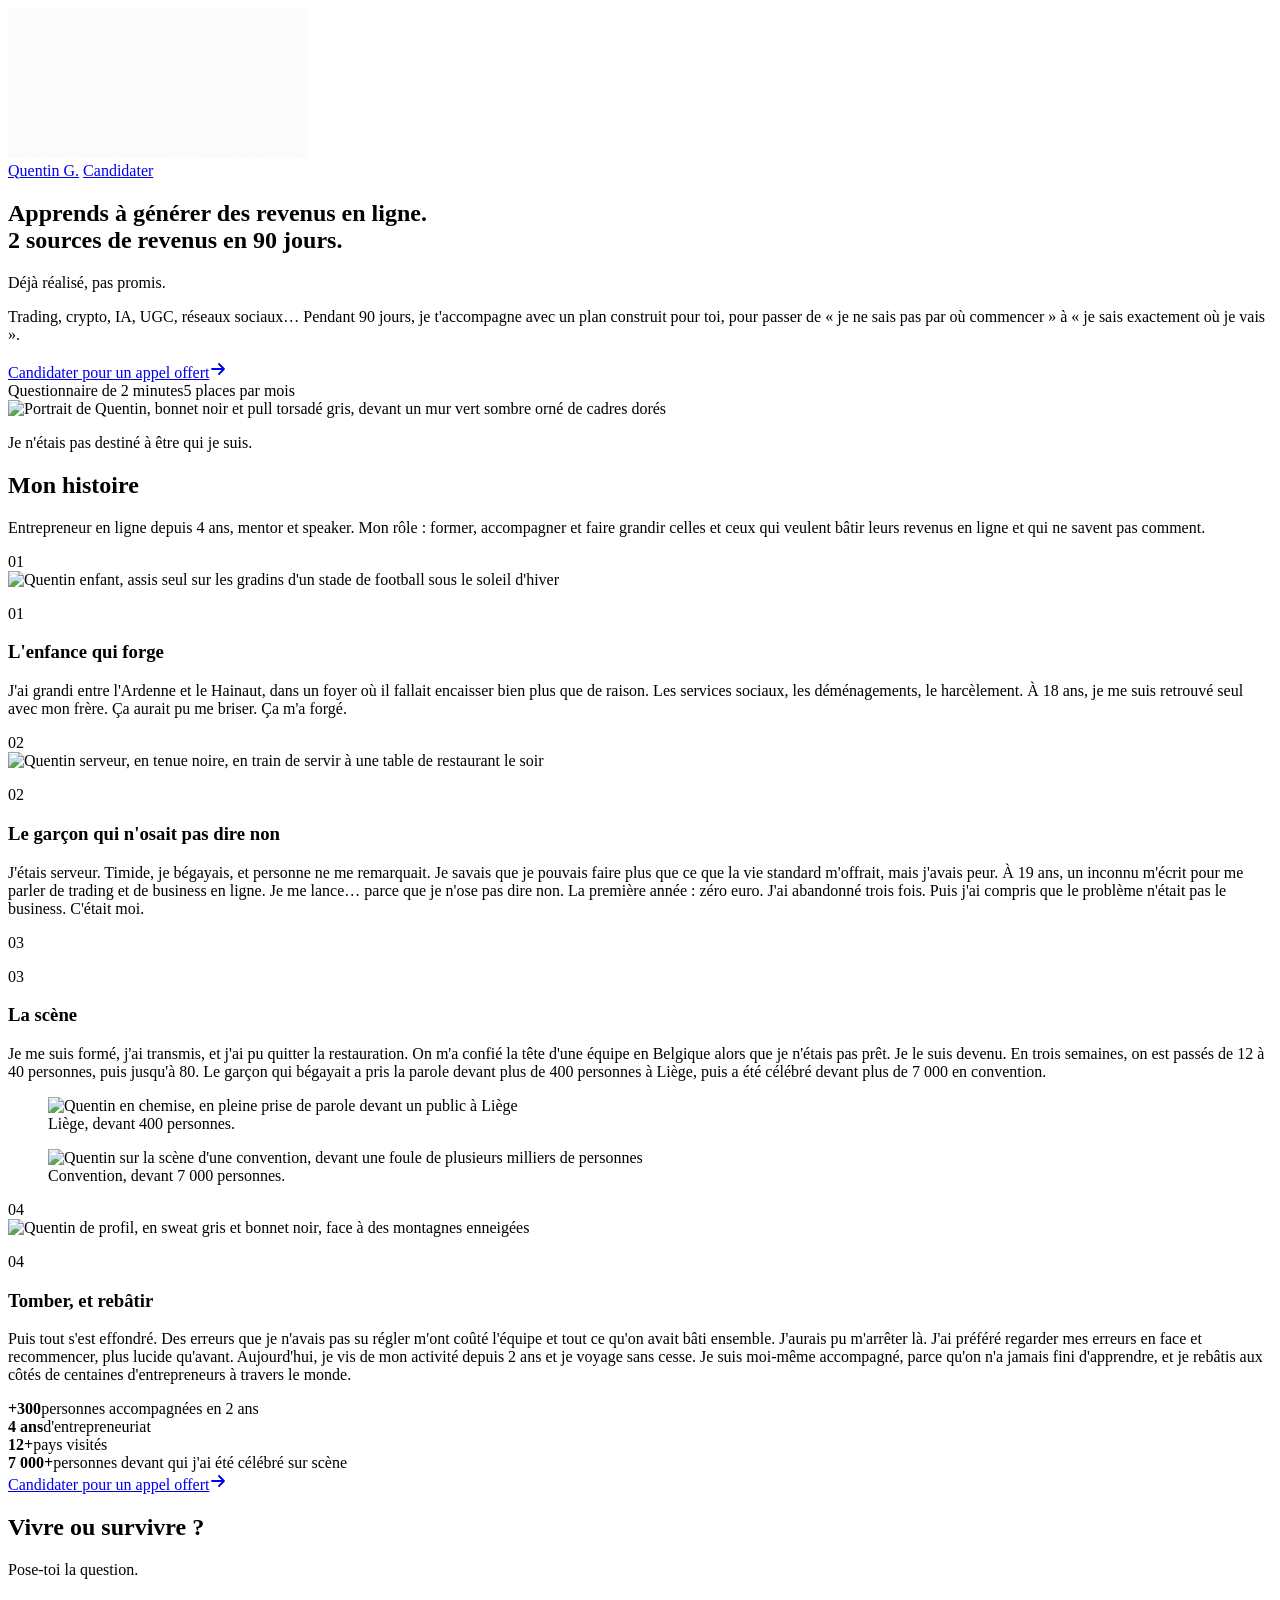
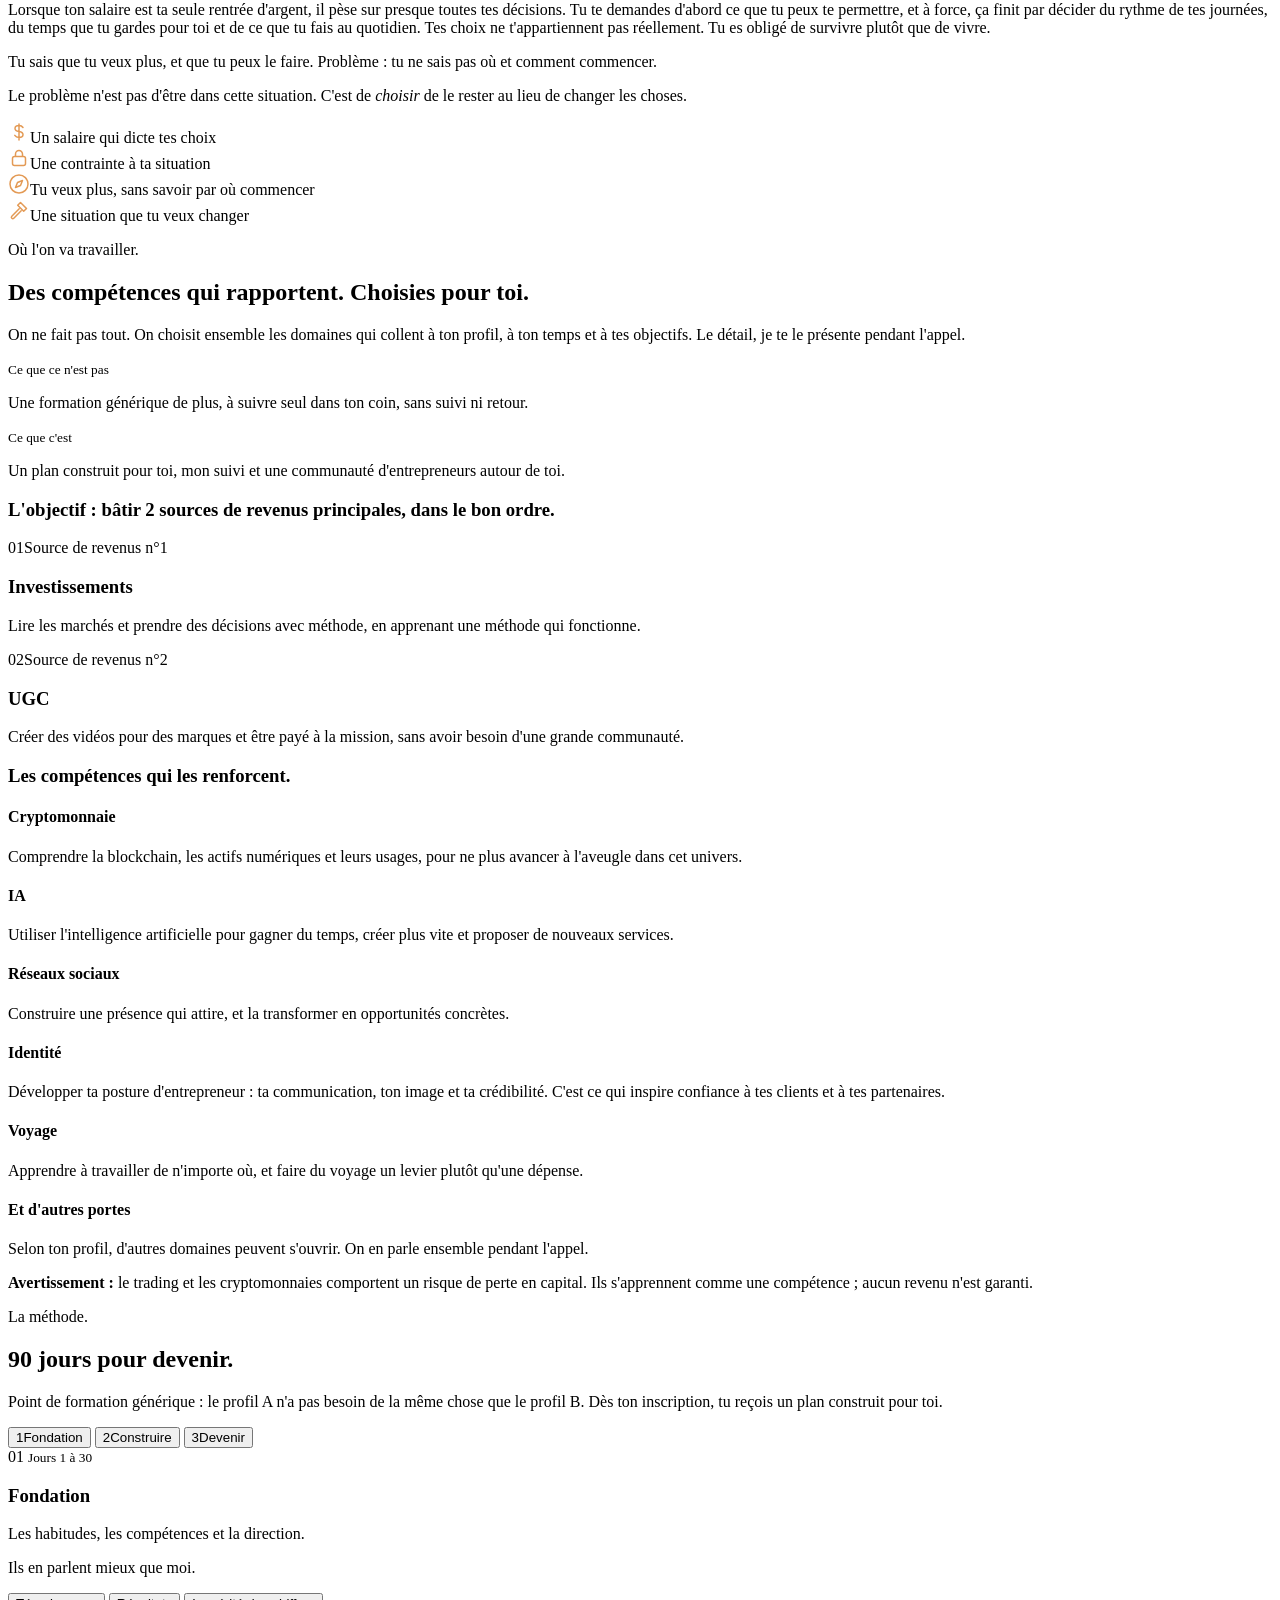
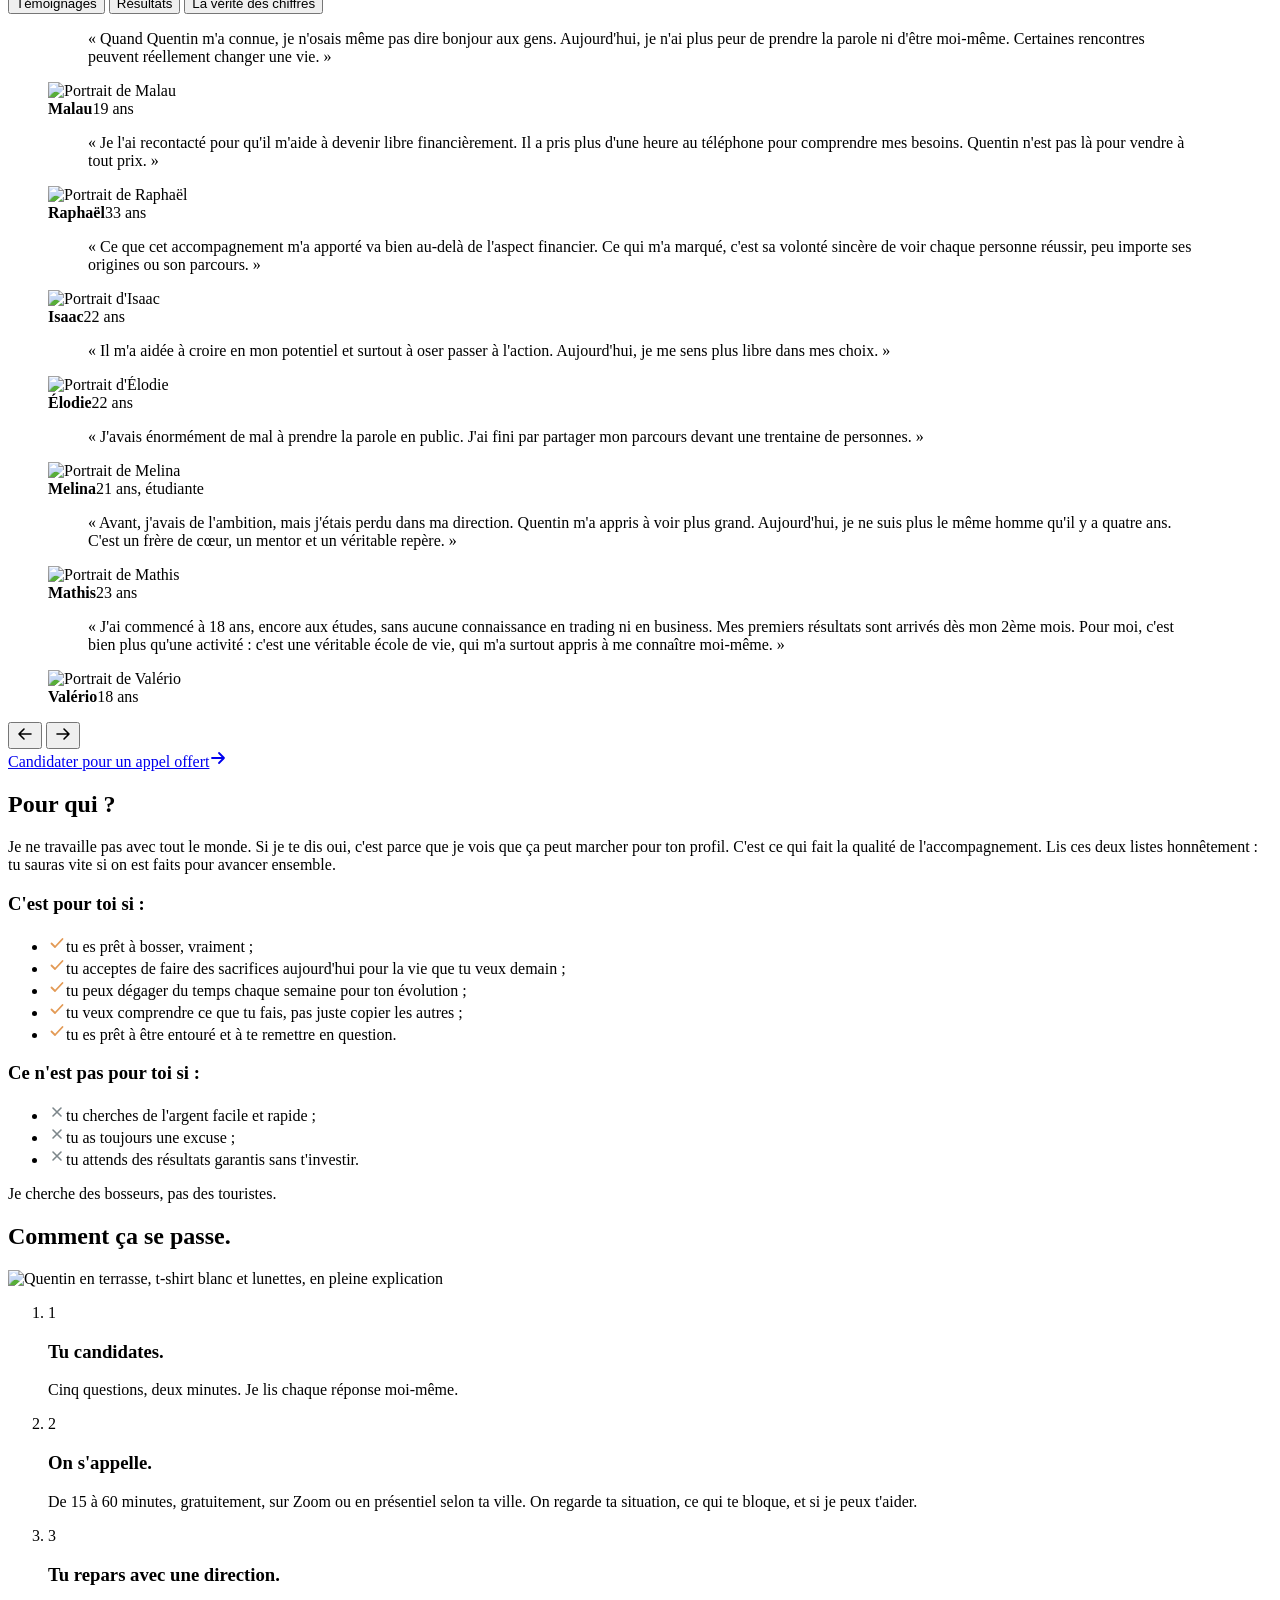
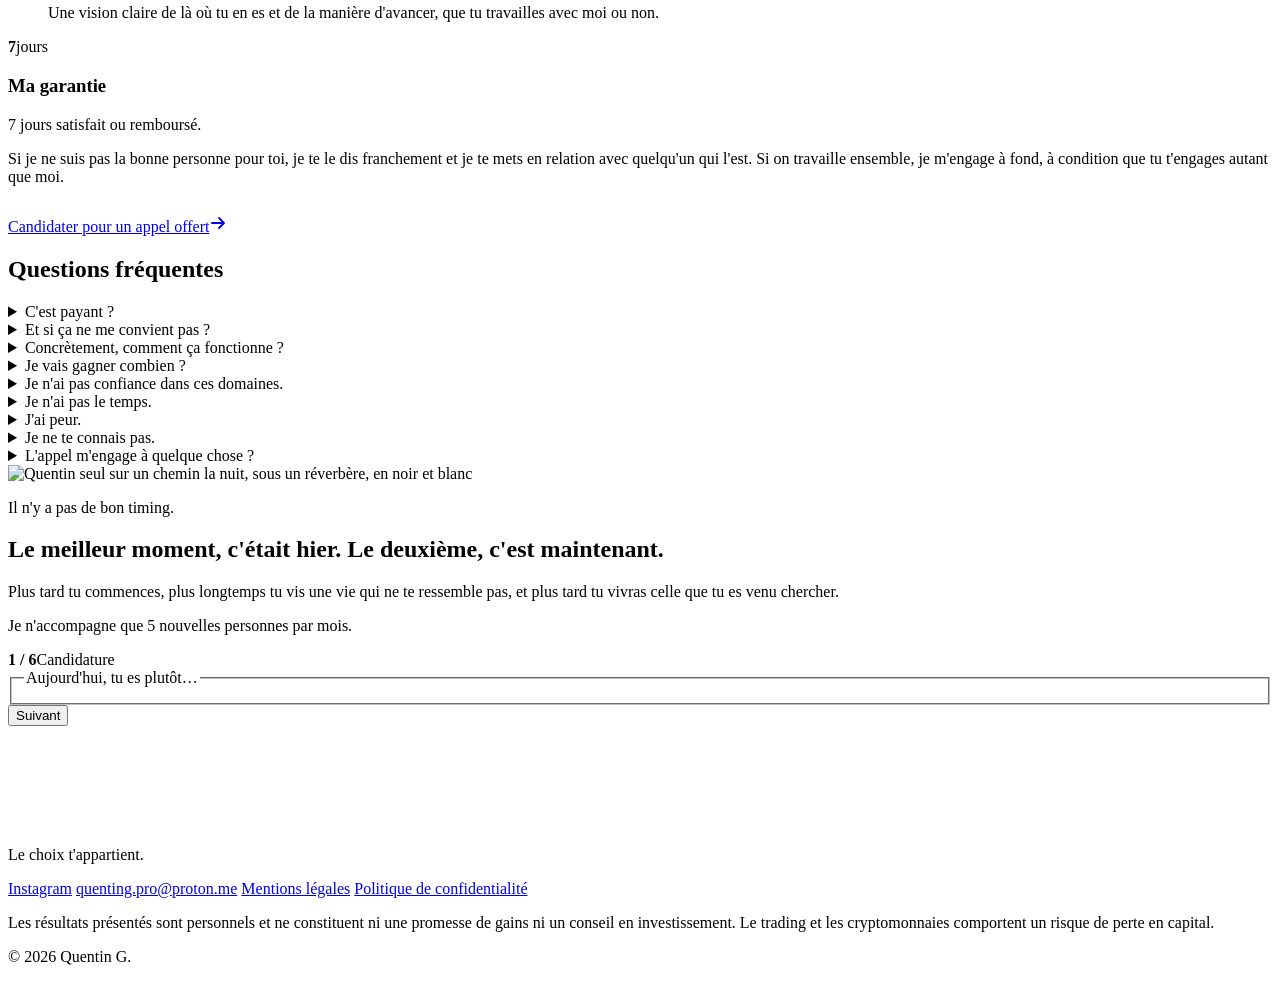
==== index.html @ 3425ec8c "Add files via upload" ====
<!doctype html>
<html lang="fr">
<head>
<meta charset="utf-8">
<meta name="viewport" content="width=device-width, initial-scale=1">
<title>Quentin G. · 90 jours pour devenir</title>
<meta name="description" content="Apprends à générer des revenus en ligne : trading, crypto, IA, UGC, réseaux sociaux. Un accompagnement de 90 jours avec un plan construit pour toi. Appel offert, 5 places par mois.">
<link rel="canonical" href="https://gquentin.com/">
<meta name="theme-color" content="#0A0D0F">
<meta property="og:type" content="website">
<meta property="og:locale" content="fr_BE">
<meta property="og:url" content="https://gquentin.com/">
<meta property="og:title" content="Quentin G. · 90 jours pour devenir">
<meta property="og:description" content="Apprends à générer des revenus en ligne. Un plan de 90 jours construit pour toi. Appel offert, 5 places par mois.">
<meta property="og:image" content="https://gquentin.com/assets/img/og-image.jpg">
<meta name="twitter:card" content="summary_large_image">
<link rel="icon" href="favicon.svg" type="image/svg+xml">
<link rel="preconnect" href="https://fonts.googleapis.com">
<link rel="preconnect" href="https://fonts.gstatic.com" crossorigin>
<link rel="stylesheet" href="https://fonts.googleapis.com/css2?family=Cormorant+Garamond:ital,wght@0,500;0,600;1,500;1,600&amp;family=Manrope:wght@400;500;600;700&amp;family=Sora:wght@600;700;800&amp;display=swap">
<link rel="stylesheet" href="assets/css/style.css">
</head>
<body>
<div class="qg" id="qg">

<svg class="grain" aria-hidden="true" style="opacity: 0.1"><filter id="qg-noise"><feTurbulence type="fractalNoise" baseFrequency="0.85" numOctaves="3" stitchTiles="stitch"></feTurbulence><feColorMatrix type="saturate" values="0"></feColorMatrix></filter><rect width="100%" height="100%" filter="url(#qg-noise)"></rect></svg>

<!-- Barre fixe -->
<header class="bar">
<div class="wrap">
<a class="logo" href="#top"><span>Q</span>uentin G.</a>
<a class="btn" href="#candidater">Candidater</a>
</div>
</header>

<main id="top">

<!-- 1 · Accroche -->
<section class="hero">
<div class="wrap hero-grid">
<div>
<h1 class="h1">Apprends à générer des <span class="hl">revenus en ligne</span>.<br><span class="hl">2 sources de revenus</span> en 90 jours.</h1>
<p class="h1-note">Déjà réalisé, pas promis.</p>
<p class="sub">Trading, crypto, IA, UGC, réseaux sociaux… Pendant 90 jours, je t'accompagne avec un plan construit pour toi, pour passer de « je ne sais pas par où commencer » à « je sais exactement où je vais ».</p>
<div class="cta">
<a class="btn" href="#candidater">Candidater pour un appel offert<svg width="18" height="18" viewBox="0 0 18 18" fill="none" aria-hidden="true"><path d="M3 9h12M10 4l5 5-5 5" stroke="currentColor" stroke-width="1.8" stroke-linecap="round" stroke-linejoin="round"></path></svg></a>
</div>
<div class="pills"><span class="pill"><i aria-hidden="true"></i>Questionnaire de 2 minutes</span><span class="pill"><i aria-hidden="true"></i>5 places par mois</span></div>
</div>
<div class="hero-photo grade"><img src="assets/img/hero.jpg" alt="Portrait de Quentin, bonnet noir et pull torsadé gris, devant un mur vert sombre orné de cadres dorés" fetchpriority="high"></div>
</div>
</section>

<!-- 2 · Mon histoire -->
<section id="histoire" class="sec glow">
<div class="wrap">
<div class="head rv">
<p class="cap">Je n'étais pas destiné à être qui je suis.</p>
<h2 class="h2">Mon histoire</h2>
<p class="lead">Entrepreneur en ligne depuis 4 ans, mentor et speaker. Mon rôle : former, accompagner et faire grandir celles et ceux qui veulent bâtir leurs revenus en ligne et qui ne savent pas comment.</p>
</div>
<div class="story">
<div class="chapters">

<article class="card ch rv">
<span class="bignum" aria-hidden="true">01</span>
<div class="ph grade"><img src="assets/img/histoire-1.jpg" alt="Quentin enfant, assis seul sur les gradins d'un stade de football sous le soleil d'hiver" loading="lazy"></div>
<div>
<p class="ch-num" aria-hidden="true">01</p>
<h3 class="h3">L'enfance qui forge</h3>
<p>J'ai grandi entre l'Ardenne et le Hainaut, dans un foyer où il fallait encaisser bien plus que de raison. Les services sociaux, les déménagements, le harcèlement. À 18 ans, je me suis retrouvé seul avec mon frère. Ça aurait pu me briser. Ça m'a forgé.</p>
</div>
</article>

<article class="card ch rv">
<span class="bignum" aria-hidden="true">02</span>
<div class="ph grade"><img src="assets/img/histoire-2.jpg" alt="Quentin serveur, en tenue noire, en train de servir à une table de restaurant le soir" loading="lazy"></div>
<div>
<p class="ch-num" aria-hidden="true">02</p>
<h3 class="h3">Le garçon qui n'osait pas dire non</h3>
<p>J'étais serveur. Timide, je bégayais, et personne ne me remarquait. Je savais que je pouvais faire plus que ce que la vie standard m'offrait, mais j'avais peur. À 19 ans, un inconnu m'écrit pour me parler de trading et de business en ligne. Je me lance… parce que je n'ose pas dire non. La première année : zéro euro. J'ai abandonné trois fois. Puis j'ai compris que le problème n'était pas le business. C'était moi.</p>
</div>
</article>

<article class="card ch ch-scene rv">
<span class="bignum" aria-hidden="true">03</span>
<div>
<p class="ch-num" aria-hidden="true">03</p>
<h3 class="h3">La scène</h3>
<p>Je me suis formé, j'ai transmis, et j'ai pu quitter la restauration. On m'a confié la tête d'une équipe en Belgique alors que je n'étais pas prêt. Je le suis devenu. En trois semaines, on est passés de 12 à 40 personnes, puis jusqu'à 80. Le garçon qui bégayait a pris la parole devant plus de 400 personnes à Liège, puis a été célébré devant plus de 7 000 en convention.</p>
<div class="duo">
<figure><div class="ph ph-3a grade"><img src="assets/img/histoire-3a.jpg" alt="Quentin en chemise, en pleine prise de parole devant un public à Liège" loading="lazy"></div><figcaption>Liège, devant 400 personnes.</figcaption></figure>
<figure><div class="ph ph-3b grade"><img src="assets/img/histoire-3b.jpg" alt="Quentin sur la scène d'une convention, devant une foule de plusieurs milliers de personnes" loading="lazy"></div><figcaption>Convention, devant 7 000 personnes.</figcaption></figure>
</div>
</div>
</article>

<article class="card ch rv">
<span class="bignum" aria-hidden="true">04</span>
<div class="ph grade"><img src="assets/img/histoire-4.jpg" alt="Quentin de profil, en sweat gris et bonnet noir, face à des montagnes enneigées" loading="lazy"></div>
<div>
<p class="ch-num" aria-hidden="true">04</p>
<h3 class="h3">Tomber, et rebâtir</h3>
<p>Puis tout s'est effondré. Des erreurs que je n'avais pas su régler m'ont coûté l'équipe et tout ce qu'on avait bâti ensemble. J'aurais pu m'arrêter là. J'ai préféré regarder mes erreurs en face et recommencer, plus lucide qu'avant. Aujourd'hui, je vis de mon activité depuis 2 ans et je voyage sans cesse. Je suis moi-même accompagné, parce qu'on n'a jamais fini d'apprendre, et je rebâtis aux côtés de centaines d'entrepreneurs à travers le monde.</p>
</div>
</article>

</div>
<aside class="stats" aria-label="Quelques chiffres" id="stats">
<div class="card stat rv"><b data-count="300" data-before="+" data-after="">+300</b><span>personnes accompagnées en 2 ans</span></div>
<div class="card stat rv"><b data-count="4" data-before="" data-after=" ans">4 ans</b><span>d'entrepreneuriat</span></div>
<div class="card stat rv"><b data-count="12" data-before="" data-after="+">12+</b><span>pays visités</span></div>
<div class="card stat rv"><b data-count="7000" data-before="" data-after="+">7 000+</b><span>personnes devant qui j'ai été célébré sur scène</span></div>
</aside>
</div>
<div class="cta center">
<a class="btn" href="#candidater">Candidater pour un appel offert<svg width="18" height="18" viewBox="0 0 18 18" fill="none" aria-hidden="true"><path d="M3 9h12M10 4l5 5-5 5" stroke="currentColor" stroke-width="1.8" stroke-linecap="round" stroke-linejoin="round"></path></svg></a>
</div>
</div>
</section>

<!-- 3 · Vivre ou survivre -->
<section class="sec alt">
<div class="wrap">
<div class="survive-head">
<h2 class="h2">Vivre ou survivre ?</h2>
<p class="eyebrow">Pose-toi la question.</p>
<div class="body" style="margin-top: 22px">
<p>Lorsque ton salaire est ta seule rentrée d'argent, il pèse sur presque toutes tes décisions. Tu te demandes d'abord ce que tu peux te permettre, et à force, ça finit par décider du rythme de tes journées, du temps que tu gardes pour toi et de ce que tu fais au quotidien. Tes choix ne t'appartiennent pas réellement. Tu es obligé de survivre plutôt que de vivre.</p>
<p>Tu sais que tu veux plus, et que tu peux le faire. Problème : tu ne sais pas où et comment commencer.</p>
<p>Le problème n'est pas d'être dans cette situation. C'est de <em>choisir</em> de le rester au lieu de changer les choses.</p>
</div>
</div>
<div class="pains">
<div class="card pain rv"><svg width="22" height="22" viewBox="0 0 22 22" fill="none" aria-hidden="true"><path d="M11 3v16M15 6.5c-.8-1.2-2.3-2-4-2-2.2 0-4 1.2-4 3s1.8 2.6 4 3 4 1.2 4 3-1.8 3-4 3c-1.8 0-3.4-.8-4.2-2.1" stroke="#E39A55" stroke-width="1.5" stroke-linecap="round"></path></svg><span>Un salaire qui dicte tes choix</span></div>
<div class="card pain rv"><svg width="22" height="22" viewBox="0 0 22 22" fill="none" aria-hidden="true"><rect x="4.5" y="9.5" width="13" height="9" rx="2" stroke="#E39A55" stroke-width="1.5"></rect><path d="M7.5 9.5V7a3.5 3.5 0 0 1 7 0v2.5" stroke="#E39A55" stroke-width="1.5"></path></svg><span>Une contrainte à ta situation</span></div>
<div class="card pain rv"><svg width="22" height="22" viewBox="0 0 22 22" fill="none" aria-hidden="true"><circle cx="11" cy="11" r="9" stroke="#E39A55" stroke-width="1.5"></circle><path d="M14.5 7.5l-2 5-5 2 2-5 5-2z" stroke="#E39A55" stroke-width="1.5" stroke-linejoin="round"></path></svg><span>Tu veux plus, sans savoir par où commencer</span></div>
<div class="card pain rv"><svg width="22" height="22" viewBox="0 0 22 22" fill="none" aria-hidden="true"><path d="M12.5 3.5l6 6-2.8 2.8-6-6z" stroke="#E39A55" stroke-width="1.5" stroke-linejoin="round"></path><path d="M11.2 9.8L3.8 17.2a1.4 1.4 0 0 0 2 2l7.4-7.4" stroke="#E39A55" stroke-width="1.5" stroke-linecap="round"></path></svg><span>Une situation que tu veux changer</span></div></div>
</div>
</section>

<!-- 4 · Les domaines -->
<section class="sec glow">
<div class="wrap">
<div class="head rv">
<p class="cap">Où l'on va travailler.</p>
<h2 class="h2">Des compétences qui rapportent. Choisies pour toi.</h2>
<p class="lead">On ne fait pas tout. On choisit ensemble les domaines qui collent à ton profil, à ton temps et à tes objectifs. Le détail, je te le présente pendant l'appel.</p>
</div>
<div class="isnt rv">
<div class="card no"><small>Ce que ce n'est pas</small><p>Une formation générique de plus, à suivre seul dans ton coin, sans suivi ni retour.</p></div>
<div class="card yes"><small>Ce que c'est</small><p>Un plan construit pour toi, mon suivi et une communauté d'entrepreneurs autour de toi.</p></div>
</div>
<h3 class="sub-title rv">L'objectif : bâtir 2 sources de revenus principales, dans le bon ordre.</h3>
<div class="pillars">
<div class="card pillar rv"><span class="bignum" aria-hidden="true">01</span><span class="tag">Source de revenus n°1</span><h3>Investissements</h3><p>Lire les marchés et prendre des décisions avec méthode, en apprenant une méthode qui fonctionne.</p></div>
<div class="card pillar rv"><span class="bignum" aria-hidden="true">02</span><span class="tag">Source de revenus n°2</span><h3>UGC</h3><p>Créer des vidéos pour des marques et être payé à la mission, sans avoir besoin d'une grande communauté.</p></div>
</div>
<h3 class="sub-title rv">Les compétences qui les renforcent.</h3>
<div class="skills">
<div class="card skill rv"><h4>Cryptomonnaie</h4><p>Comprendre la blockchain, les actifs numériques et leurs usages, pour ne plus avancer à l'aveugle dans cet univers.</p></div>
<div class="card skill rv"><h4>IA</h4><p>Utiliser l'intelligence artificielle pour gagner du temps, créer plus vite et proposer de nouveaux services.</p></div>
<div class="card skill rv"><h4>Réseaux sociaux</h4><p>Construire une présence qui attire, et la transformer en opportunités concrètes.</p></div>
<div class="card skill rv"><h4>Identité</h4><p>Développer ta posture d'entrepreneur : ta communication, ton image et ta crédibilité. C'est ce qui inspire confiance à tes clients et à tes partenaires.</p></div>
<div class="card skill rv"><h4>Voyage</h4><p>Apprendre à travailler de n'importe où, et faire du voyage un levier plutôt qu'une dépense.</p></div>
<div class="card skill rv"><h4>Et d'autres portes</h4><p>Selon ton profil, d'autres domaines peuvent s'ouvrir. On en parle ensemble pendant l'appel.</p></div>
</div>
<p class="callout dom-foot rv"><b>Avertissement :</b> le trading et les cryptomonnaies comportent un risque de perte en capital. Ils s'apprennent comme une compétence ; aucun revenu n'est garanti.</p>
</div>
</section>

<!-- 5 · La méthode -->
<section class="sec alt">
<div class="wrap narrow">
<div class="head rv">
<p class="cap">La méthode.</p>
<h2 class="h2">90 jours pour devenir.</h2>
<p class="lead">Point de formation générique : le profil A n'a pas besoin de la même chose que le profil B. Dès ton inscription, tu reçois un plan construit pour toi.</p>
</div>
<div class="rv">
<div class="track" role="group" aria-label="Les trois phases">
<div class="track-line" aria-hidden="true"><div class="track-fill" id="track-fill" style="width: 0%"></div></div>
<button type="button" class="node on" aria-pressed="true" data-phase="0"><span class="node-dot">1</span><span>Fondation</span></button>
<button type="button" class="node" aria-pressed="false" data-phase="1"><span class="node-dot">2</span><span>Construire</span></button>
<button type="button" class="node" aria-pressed="false" data-phase="2"><span class="node-dot">3</span><span>Devenir</span></button>
</div>
<div class="card phase" aria-live="polite">
<span class="bignum" aria-hidden="true" id="phase-num">01</span>
<small id="phase-days">Jours 1 à 30</small>
<h3 id="phase-title">Fondation</h3>
<p id="phase-text">Les habitudes, les compétences et la direction.</p>
</div>
</div>
</div>
</section>

<!-- 6 · Témoignages, résultats et vérité des chiffres -->
<section class="sec glow">
<div class="wrap">
<div class="head rv"><p class="cap">Ils en parlent mieux que moi.</p></div>
<div class="tabs rv" role="tablist" aria-label="Témoignages et résultats">
<button type="button" role="tab" class="tab on" aria-selected="true" aria-controls="panel-0" data-tab="0">Témoignages</button>
<button type="button" role="tab" class="tab" aria-selected="false" aria-controls="panel-1" data-tab="1">Résultats</button>
<button type="button" role="tab" class="tab" aria-selected="false" aria-controls="panel-2" data-tab="2">La vérité des chiffres</button>
</div>

<div class="tabpanel" role="tabpanel" id="panel-0" aria-label="Témoignages">
<div class="tcar" role="list" aria-label="Témoignages" id="tcar">
<figure class="tcard" role="listitem"><blockquote>« Quand Quentin m'a connue, je n'osais même pas dire bonjour aux gens. Aujourd'hui, je n'ai plus peur de prendre la parole ni d'être moi-même. Certaines rencontres peuvent réellement changer une vie. »</blockquote><figcaption class="who"><img class="av" src="assets/img/temoin-malaurie.jpg" alt="Portrait de Malau" loading="lazy"><div><b>Malau</b><span>19 ans</span></div></figcaption></figure>
<figure class="tcard" role="listitem"><blockquote>« Je l'ai recontacté pour qu'il m'aide à devenir libre financièrement. Il a pris plus d'une heure au téléphone pour comprendre mes besoins. Quentin n'est pas là pour vendre à tout prix. »</blockquote><figcaption class="who"><img class="av" src="assets/img/temoin-raphael.jpg" alt="Portrait de Raphaël" loading="lazy"><div><b>Raphaël</b><span>33 ans</span></div></figcaption></figure>
<figure class="tcard" role="listitem"><blockquote>« Ce que cet accompagnement m'a apporté va bien au-delà de l'aspect financier. Ce qui m'a marqué, c'est sa volonté sincère de voir chaque personne réussir, peu importe ses origines ou son parcours. »</blockquote><figcaption class="who"><img class="av" src="assets/img/temoin-isaac.jpg" alt="Portrait d'Isaac" loading="lazy"><div><b>Isaac</b><span>22 ans</span></div></figcaption></figure>
<figure class="tcard" role="listitem"><blockquote>« Il m'a aidée à croire en mon potentiel et surtout à oser passer à l'action. Aujourd'hui, je me sens plus libre dans mes choix. »</blockquote><figcaption class="who"><img class="av" src="assets/img/temoin-elodie.jpg" alt="Portrait d'Élodie" loading="lazy"><div><b>Élodie</b><span>22 ans</span></div></figcaption></figure>
<figure class="tcard" role="listitem"><blockquote>« J'avais énormément de mal à prendre la parole en public. J'ai fini par partager mon parcours devant une trentaine de personnes. »</blockquote><figcaption class="who"><img class="av" src="assets/img/temoin-melina.jpg" alt="Portrait de Melina" loading="lazy"><div><b>Melina</b><span>21 ans, étudiante</span></div></figcaption></figure>
<figure class="tcard" role="listitem"><blockquote>« Avant, j'avais de l'ambition, mais j'étais perdu dans ma direction. Quentin m'a appris à voir plus grand. Aujourd'hui, je ne suis plus le même homme qu'il y a quatre ans. C'est un frère de cœur, un mentor et un véritable repère. »</blockquote><figcaption class="who"><img class="av" src="assets/img/temoin-mathis.jpg" alt="Portrait de Mathis" loading="lazy"><div><b>Mathis</b><span>23 ans</span></div></figcaption></figure>
<figure class="tcard" role="listitem"><blockquote>« J'ai commencé à 18 ans, encore aux études, sans aucune connaissance en trading ni en business. Mes premiers résultats sont arrivés dès mon 2ème mois. Pour moi, c'est bien plus qu'une activité : c'est une véritable école de vie, qui m'a surtout appris à me connaître moi-même. »</blockquote><figcaption class="who"><img class="av" src="assets/img/temoin-valerio.jpg" alt="Portrait de Valério" loading="lazy"><div><b>Valério</b><span>18 ans</span></div></figcaption></figure>
</div>
<div class="car-bar">
<div class="car-prog" aria-hidden="true"><i id="car-prog" style="width: 0%"></i></div>
<div class="car-nav">
<button type="button" class="icon-btn" aria-label="Témoignage précédent" id="car-prev"><svg width="18" height="18" viewBox="0 0 18 18" fill="none" aria-hidden="true"><path d="M15 9H3M8 4L3 9l5 5" stroke="currentColor" stroke-width="1.6" stroke-linecap="round" stroke-linejoin="round"></path></svg></button>
<button type="button" class="icon-btn" aria-label="Témoignage suivant" id="car-next"><svg width="18" height="18" viewBox="0 0 18 18" fill="none" aria-hidden="true"><path d="M3 9h12M10 4l5 5-5 5" stroke="currentColor" stroke-width="1.6" stroke-linecap="round" stroke-linejoin="round"></path></svg></button>
</div>
</div>
</div>

<div class="tabpanel" role="tabpanel" id="panel-1" aria-label="Résultats" hidden>
<p class="cap">Résultats déjà produits.</p>
<p class="past">Les gains passés ne représentent pas les gains futurs.</p>
<div class="rgroup">
<h3 class="rg-title">Résultats Investissements<span>Investissement</span></h3>
<div class="frow" role="list" aria-label="Flyers de résultats en investissement">
<figure class="fshot" role="listitem"><img src="assets/img/investissement-1.jpg" alt="Flyer de résultat de Lucas : double certification 100K" loading="lazy"></figure>
<figure class="fshot" role="listitem"><img src="assets/img/investissement-2.jpg" alt="Flyer de félicitations pour Noah : premier retrait" loading="lazy"></figure>
<figure class="fshot" role="listitem"><img src="assets/img/investissement-3.jpg" alt="Flyer de résultat : retrait" loading="lazy"></figure>
<figure class="fshot" role="listitem"><img src="assets/img/investissement-4.jpg" alt="Flyer de résultat de Dorian : trader certifié 25K" loading="lazy"></figure>
<figure class="fshot" role="listitem"><img src="assets/img/investissement-5.jpg" alt="Flyer de félicitations pour Angelina : premier retrait" loading="lazy"></figure>
</div>
</div>
<div class="rgroup">
<h3 class="rg-title">Résultats UGC<span>Collaborations avec les marques</span></h3>
<div class="frow" role="list" aria-label="Flyers de résultats UGC">
<figure class="fshot" role="listitem"><img src="assets/img/ugc-deal-1.jpg" alt="Flyer UGC deal : première collaboration validée" loading="lazy"></figure>
<figure class="fshot" role="listitem"><img src="assets/img/ugc-deal-2.jpg" alt="Flyer UGC deal : quinzième collaboration validée" loading="lazy"></figure>
</div>
</div>
<div class="rgroup">
<h3 class="rg-title">Le réseau<span>Événements et sessions</span></h3>
<div class="net">
<figure><img src="assets/img/equipe-1.jpg" alt="Une vingtaine de membres réunis autour d'une grande table au restaurant" loading="lazy"></figure>
<figure><img src="assets/img/equipe-2.jpg" alt="Photo de groupe d'une cinquantaine de membres devant un bâtiment en briques rouges lors d'un événement" loading="lazy"></figure>
</div>
</div>
<p class="callout" style="margin-top: 20px"><b>Avertissement :</b> résultats personnels ou de membres accompagnés, non représentatifs et sans aucune garantie. Le trading et les cryptomonnaies comportent un risque de perte en capital.</p>
</div>

<div class="tabpanel" role="tabpanel" id="panel-2" aria-label="La vérité des chiffres" hidden>
<p class="cap">La vérité des chiffres.</p>
<h2 class="h2">Ce qui est possible. Et ce qui arrive aussi.</h2>
<p class="lead">Je pourrais te montrer uniquement mes meilleurs jours. Ce serait te mentir.</p>
<div class="ugc">
<p class="cap">UGC, paiements reçus.</p>
<div class="ugc-list">
<img class="notif notif-1" src="assets/img/paiement-ugc-1.png" alt="Notification Revolut : paiement de 240 euros reçu de la part de Stripe" loading="lazy">
<img class="notif notif-2" src="assets/img/paiement-ugc-2.png" alt="Notification Revolut : Viewy a envoyé 155 euros" loading="lazy">
</div>
</div>
<div class="truth" style="margin-top: 40px">
<div class="card tb">
<h3 class="h3">Le haut.</h3>
<div class="phone"><img src="assets/img/gains-1.jpg" alt="Capture d'historique de trading du 2 octobre 2025 : trades clôturés, profit de 2 175,62" loading="lazy"></div>
<p>Voilà ce qui est possible un jour, avec du travail, du temps et de la constance.</p>
</div>
<div class="card tb">
<h3 class="h3">Le bas.</h3>
<div class="phone"><img src="assets/img/pertes-1.jpg" alt="Capture d'historique de trading du 18 décembre 2025 : trades clôturés, perte de 2 072,59" loading="lazy"></div>
<p>Et voilà ce par quoi tu passeras aussi. Ceux qui réussissent ne sont pas ceux qui ne perdent jamais. Ce sont ceux qui apprennent à perdre sans abandonner.</p>
</div>
</div>
<p class="callout truth-foot">Résultats personnels, non représentatifs et sans aucune garantie. Le trading et les cryptomonnaies comportent un risque de perte en capital.</p>
</div>

<div class="cta center">
<a class="btn" href="#candidater">Candidater pour un appel offert<svg width="18" height="18" viewBox="0 0 18 18" fill="none" aria-hidden="true"><path d="M3 9h12M10 4l5 5-5 5" stroke="currentColor" stroke-width="1.8" stroke-linecap="round" stroke-linejoin="round"></path></svg></a>
</div>
</div>
</section>

<!-- 7 · Pour qui ? -->
<section class="sec alt">
<div class="wrap">
<div class="head rv">
<h2 class="h2">Pour qui ?</h2>
<p class="lead">Je ne travaille pas avec tout le monde. Si je te dis oui, c'est parce que je vois que ça peut marcher pour ton profil. C'est ce qui fait la qualité de l'accompagnement. Lis ces deux listes honnêtement : tu sauras vite si on est faits pour avancer ensemble.</p>
</div>
<div class="fw">
<div class="card fw-col yes rv">
<h3>C'est pour toi si :</h3>
<ul>
<li><svg width="18" height="18" viewBox="0 0 18 18" fill="none" aria-hidden="true"><path d="M3.5 9.5l3.5 3.5 7.5-8" stroke="#E39A55" stroke-width="1.8" stroke-linecap="round" stroke-linejoin="round"></path></svg><span>tu es prêt à bosser, vraiment ;</span></li>
<li><svg width="18" height="18" viewBox="0 0 18 18" fill="none" aria-hidden="true"><path d="M3.5 9.5l3.5 3.5 7.5-8" stroke="#E39A55" stroke-width="1.8" stroke-linecap="round" stroke-linejoin="round"></path></svg><span>tu acceptes de faire des sacrifices aujourd'hui pour la vie que tu veux demain ;</span></li>
<li><svg width="18" height="18" viewBox="0 0 18 18" fill="none" aria-hidden="true"><path d="M3.5 9.5l3.5 3.5 7.5-8" stroke="#E39A55" stroke-width="1.8" stroke-linecap="round" stroke-linejoin="round"></path></svg><span>tu peux dégager du temps chaque semaine pour ton évolution ;</span></li>
<li><svg width="18" height="18" viewBox="0 0 18 18" fill="none" aria-hidden="true"><path d="M3.5 9.5l3.5 3.5 7.5-8" stroke="#E39A55" stroke-width="1.8" stroke-linecap="round" stroke-linejoin="round"></path></svg><span>tu veux comprendre ce que tu fais, pas juste copier les autres ;</span></li>
<li><svg width="18" height="18" viewBox="0 0 18 18" fill="none" aria-hidden="true"><path d="M3.5 9.5l3.5 3.5 7.5-8" stroke="#E39A55" stroke-width="1.8" stroke-linecap="round" stroke-linejoin="round"></path></svg><span>tu es prêt à être entouré et à te remettre en question.</span></li>
</ul>
</div>
<div class="card fw-col rv">
<h3>Ce n'est pas pour toi si :</h3>
<ul>
<li><svg width="18" height="18" viewBox="0 0 18 18" fill="none" aria-hidden="true"><path d="M5 5l8 8M13 5l-8 8" stroke="#7C868A" stroke-width="1.6" stroke-linecap="round"></path></svg><span>tu cherches de l'argent facile et rapide ;</span></li>
<li><svg width="18" height="18" viewBox="0 0 18 18" fill="none" aria-hidden="true"><path d="M5 5l8 8M13 5l-8 8" stroke="#7C868A" stroke-width="1.6" stroke-linecap="round"></path></svg><span>tu as toujours une excuse ;</span></li>
<li><svg width="18" height="18" viewBox="0 0 18 18" fill="none" aria-hidden="true"><path d="M5 5l8 8M13 5l-8 8" stroke="#7C868A" stroke-width="1.6" stroke-linecap="round"></path></svg><span>tu attends des résultats garantis sans t'investir.</span></li>
</ul>
</div>
</div>
<p class="signoff rv">Je cherche des bosseurs, pas des touristes.</p>
</div>
</section>

<!-- 8 · L'appel -->
<section class="sec glow">
<div class="wrap">
<div class="head rv"><h2 class="h2">Comment ça se passe.</h2></div>
<div class="call">
<div class="ph grade rv"><img src="assets/img/appel.jpg" alt="Quentin en terrasse, t-shirt blanc et lunettes, en pleine explication" loading="lazy"></div>
<div>
<ol class="csteps">
<li class="rv"><span class="num">1</span><div><h3>Tu candidates.</h3><p>Cinq questions, deux minutes. Je lis chaque réponse moi-même.</p></div></li>
<li class="rv"><span class="num">2</span><div><h3>On s'appelle.</h3><p>De 15 à 60 minutes, gratuitement, sur Zoom ou en présentiel selon ta ville. On regarde ta situation, ce qui te bloque, et si je peux t'aider.</p></div></li>
<li class="rv"><span class="num">3</span><div><h3>Tu repars avec une direction.</h3><p>Une vision claire de là où tu en es et de la manière d'avancer, que tu travailles avec moi ou non.</p></div></li>
</ol>
<div class="card guar rv">
<div class="ring" aria-hidden="true"><b>7</b><span>jours</span></div>
<div>
<h3>Ma garantie</h3>
<p class="guar-sub">7 jours satisfait ou remboursé.</p>
<p>Si je ne suis pas la bonne personne pour toi, je te le dis franchement et je te mets en relation avec quelqu'un qui l'est. Si on travaille ensemble, je m'engage à fond, à condition que tu t'engages autant que moi.</p>
</div>
</div>
<div class="cta" style="margin-top: 28px">
<a class="btn" href="#candidater">Candidater pour un appel offert<svg width="18" height="18" viewBox="0 0 18 18" fill="none" aria-hidden="true"><path d="M3 9h12M10 4l5 5-5 5" stroke="currentColor" stroke-width="1.8" stroke-linecap="round" stroke-linejoin="round"></path></svg></a>
</div>
</div>
</div>
</div>
</section>

<!-- 9 · FAQ -->
<section class="sec alt">
<div class="wrap narrow">
<div class="head rv"><h2 class="h2">Questions fréquentes</h2></div>
<div class="faq rv">
<details><summary>C'est payant ?</summary><p>L'appel est gratuit. L'accompagnement est payant. Je t'explique tout clairement pendant l'appel, sans pression.</p></details>
<details><summary>Et si ça ne me convient pas ?</summary><p>Tu as une garantie de 7 jours satisfait ou remboursé. Si l'accompagnement ne te convient pas, tu récupères ton argent.</p></details>
<details><summary>Concrètement, comment ça fonctionne ?</summary><p>Un accompagnement de 90 jours dans un ou plusieurs domaines, avec un plan personnalisé, mon suivi et une communauté d'entrepreneurs. Les formations et les outils passent par Jifu, la plateforme avec laquelle je travaille.</p></details>
<details><summary>Je vais gagner combien ?</summary><p>Je ne peux pas te le promettre, et quiconque te le promet te ment. Ça dépend de ton travail, de ton domaine et de ta constance. Ce que je te promets, c'est de tout faire pour que tu deviennes capable d'y arriver.</p></details>
<details><summary>Je n'ai pas confiance dans ces domaines.</summary><p>Ne pas avoir confiance ne veut pas dire que ça ne fonctionne pas. Pour le savoir, il faut y goûter, accompagné de quelqu'un qui est déjà passé par là.</p></details>
<details><summary>Je n'ai pas le temps.</summary><p>Ce n'est pas une question de temps, c'est une question de priorités. Regarde combien d'heures tu passes chaque jour sur ton téléphone. Le temps, tu l'as déjà. La question, c'est ce que tu en fais.</p></details>
<details><summary>J'ai peur.</summary><p>C'est normal : c'est nouveau pour toi. Si tu n'avais pas peur, ça me surprendrait. La peur n'est pas un signal d'arrêt. C'est le signe que tu sors de ta zone de confort.</p></details>
<details><summary>Je ne te connais pas.</summary><p>Ne regarde pas si tu me connais. Regarde les résultats des personnes autour de moi, et comment elles parlent de ce qu'on construit.</p></details>
<details><summary>L'appel m'engage à quelque chose ?</summary><p>À rien. Tu repars avec une direction, et c'est toi qui décides de la suite.</p></details>
</div>
</div>
</section>

<!-- 11 · Candidature -->
<section id="candidater">
<div class="apply-head">
<img src="assets/img/chemin.jpg" alt="Quentin seul sur un chemin la nuit, sous un réverbère, en noir et blanc" loading="lazy">
<div class="wrap narrow">
<p class="cap rv">Il n'y a pas de bon timing.</p>
<h2 class="h2 rv">Le meilleur moment, c'était hier. Le deuxième, c'est maintenant.</h2>
<p class="rv">Plus tard tu commences, plus longtemps tu vis une vie qui ne te ressemble pas, et plus tard tu vivras celle que tu es venu chercher.</p>
<p class="scarce rv"><i aria-hidden="true"></i>Je n'accompagne que 5 nouvelles personnes par mois.</p>
</div>
</div>

<div class="wrap" style="padding-bottom: 104px">
<div class="qz" id="qz">

<div id="qz-form">
<div class="qz-top"><b id="qz-label">1 / 6</b><span>Candidature</span></div>
<div class="qz-track" aria-hidden="true"><div class="qz-fill" id="qz-fill" style="width: 17%"></div></div>

<div class="qz-step" data-step="0">
<fieldset>
<legend class="qz-q">Aujourd'hui, tu es plutôt…</legend>
<div class="qz-opts two" data-key="situation" data-mode="single"></div>
</fieldset>
</div>

<div class="qz-step" data-step="1" hidden>
<fieldset>
<legend class="qz-q">Qu'est-ce que tu veux changer en priorité dans ta vie ?</legend>
<p class="qz-hint">Plusieurs choix possibles.</p>
<div class="qz-opts two" data-key="priorites" data-mode="multi"></div>
</fieldset>
</div>

<div class="qz-step" data-step="2" hidden>
<label class="qz-q" for="qz-cout" style="display: block">Si rien ne change dans les 12 prochains mois, qu'est-ce que ça te coûte ?</label>
<textarea id="qz-cout" placeholder="Sois honnête avec toi-même."></textarea>
<p class="count" id="qz-count">0 / 20 caractères minimum</p>
</div>

<div class="qz-step" data-step="3" hidden>
<fieldset>
<legend class="qz-q">Combien de temps es-tu prêt à consacrer chaque semaine à ton évolution ?</legend>
<div class="qz-opts two" data-key="temps" data-mode="single"></div>
</fieldset>
</div>

<div class="qz-step" data-step="4" hidden>
<fieldset>
<legend class="qz-q">Quand quelqu'un d'expérimenté te donne un conseil qui te sort de ta zone de confort, tu…</legend>
<div class="qz-opts" data-key="conseil" data-mode="single"></div>
</fieldset>
</div>

<div class="qz-step" data-step="5" hidden>
<h3 class="qz-q">Faisons connaissance</h3>
<div class="fields">
<div class="field"><label for="qz-prenom">Prénom</label><input id="qz-prenom" type="text" autocomplete="given-name"></div>
<div class="field"><label for="qz-email">Email</label><input id="qz-email" type="email" autocomplete="email" inputmode="email"></div>
<div class="field"><label for="qz-wa">Numéro WhatsApp <span>(facultatif)</span></label><input id="qz-wa" type="tel" autocomplete="tel" placeholder="+32 …"></div>
<div class="field"><label for="qz-ig">Instagram <span>(facultatif)</span></label><input id="qz-ig" type="text" placeholder="@…"></div>
<div class="field full">
<label class="consent" for="qz-consent"><input id="qz-consent" type="checkbox"><span>J'accepte que mes réponses soient utilisées pour étudier ma candidature et me recontacter. <a href="confidentialite.html" style="color: #F0B97A">Politique de confidentialité</a></span></label>
</div>
</div>
</div>

<p class="err" role="alert" id="qz-err" hidden></p>

<div class="qz-nav">
<button type="button" class="btn btn-ghost" id="qz-back" hidden>Retour</button>
<span id="qz-spacer"></span>
<button type="button" class="btn" id="qz-next">Suivant</button>
<button type="button" class="btn" id="qz-submit" hidden>Envoyer ma candidature</button>
</div>
</div>

<div class="end" role="status" id="qz-yes" hidden>
<p class="cap" style="margin-bottom: 6px">Candidature reçue.</p>
<h3 class="qz-q">Ton profil me parle.</h3>
<p>Choisis ton créneau ci-dessous. L'appel se fait sur Zoom par défaut ; si tu préfères qu'on se voie, indique ta ville dans le commentaire.</p>
<div class="cal cal-live">
<div class="cal-embed" id="cal-embed"></div>
<p class="cal-alt">Le calendrier ne s'affiche pas ? <a id="cal-link" href="https://calendly.com/quentinyo/decouverte" target="_blank" rel="noopener">Ouvre-le ici</a>.</p>
</div>
</div>

<div class="end" role="status" id="qz-no" hidden>
<p class="cap" style="margin-bottom: 6px">Candidature reçue.</p>
<h3 class="qz-q">Merci pour ta franchise.</h3>
<p>Je lis chaque candidature moi-même : je reviens vers toi personnellement.</p>
</div>

</div>
</div>
</section>

</main>

<!-- 12 · Pied de page -->
<footer class="foot">
<div class="wrap">
<p class="cap">Le choix t'appartient.</p>
<nav aria-label="Liens">
<a href="https://www.instagram.com/quentin_gpn/" target="_blank" rel="noopener">Instagram</a>
<a href="mailto:quenting.pro@proton.me">quenting.pro@proton.me</a>
<a href="mentions-legales.html">Mentions légales</a>
<a href="confidentialite.html">Politique de confidentialité</a>
</nav>
<p class="legal">Les résultats présentés sont personnels et ne constituent ni une promesse de gains ni un conseil en investissement. Le trading et les cryptomonnaies comportent un risque de perte en capital.</p>
<p class="copy">© 2026 Quentin G.</p>
</div>
</footer>

</div>
<script src="assets/js/main.js"></script>
</body>
</html>
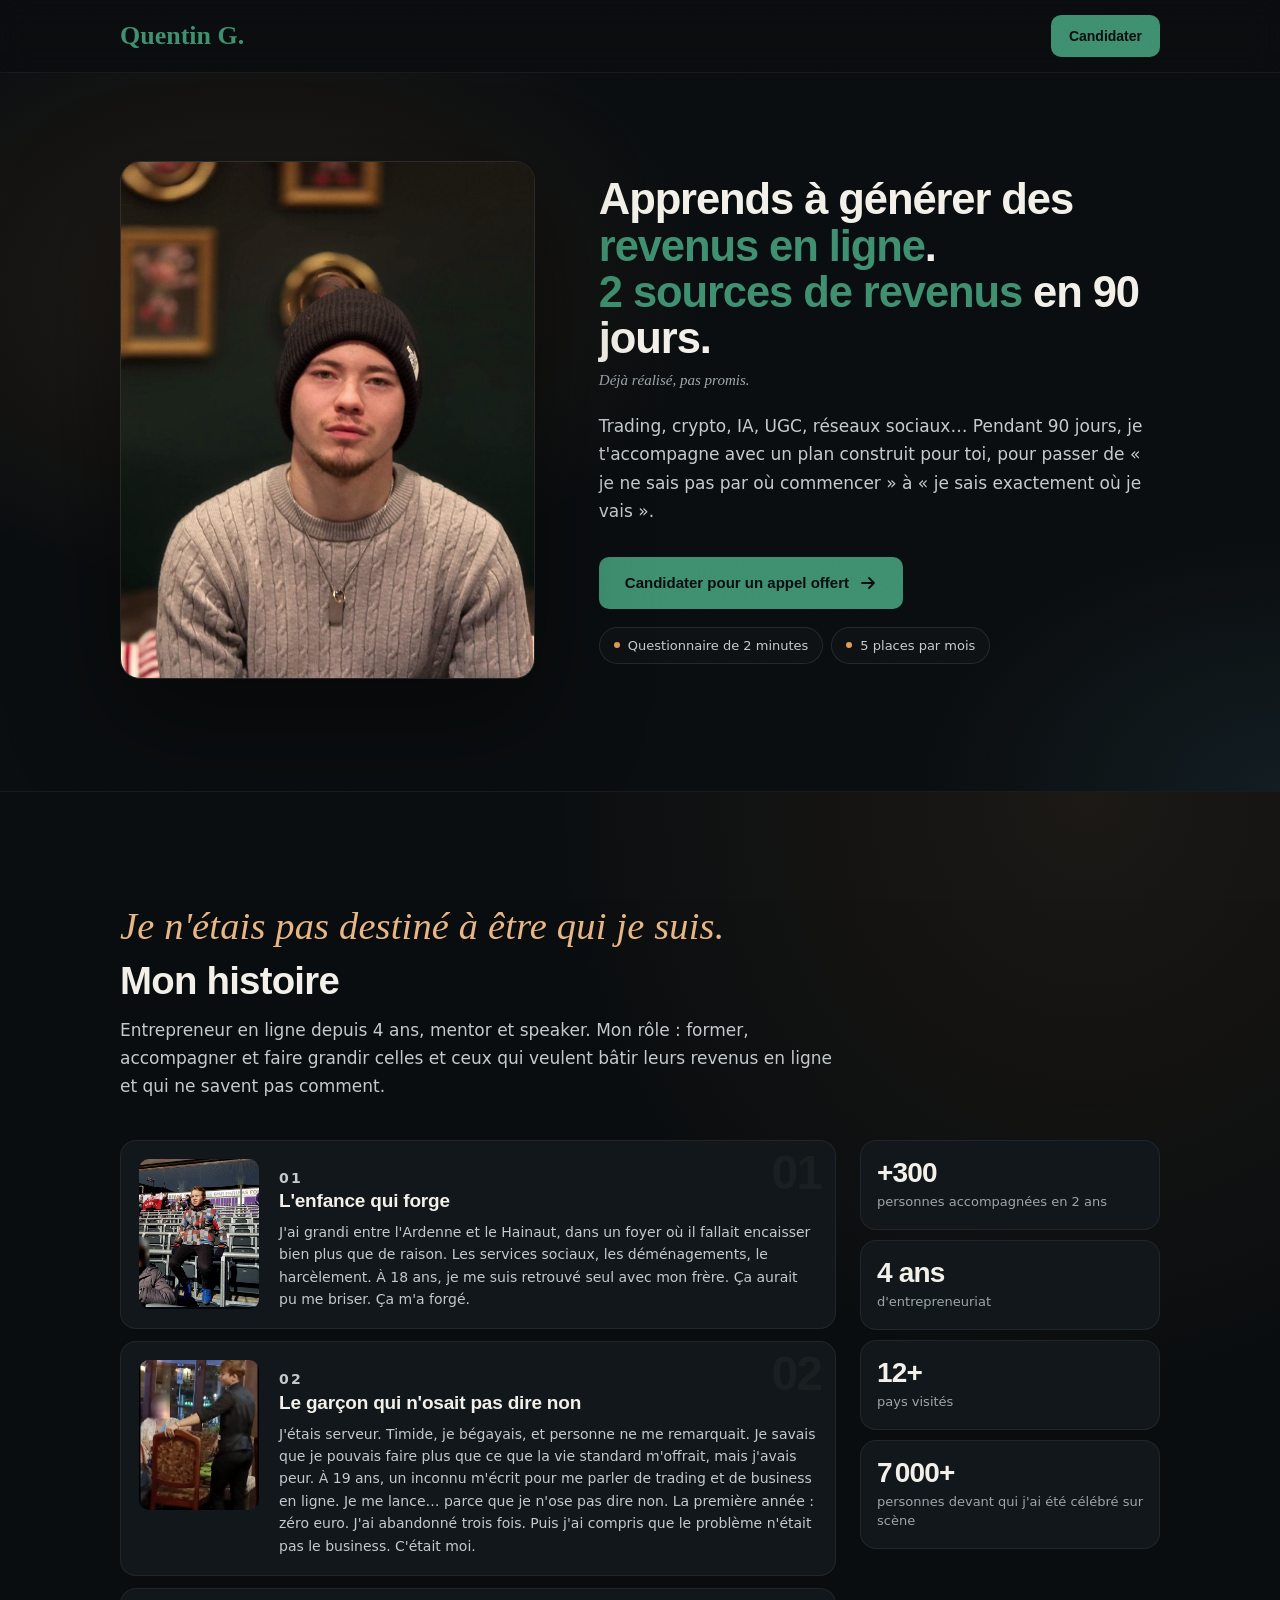
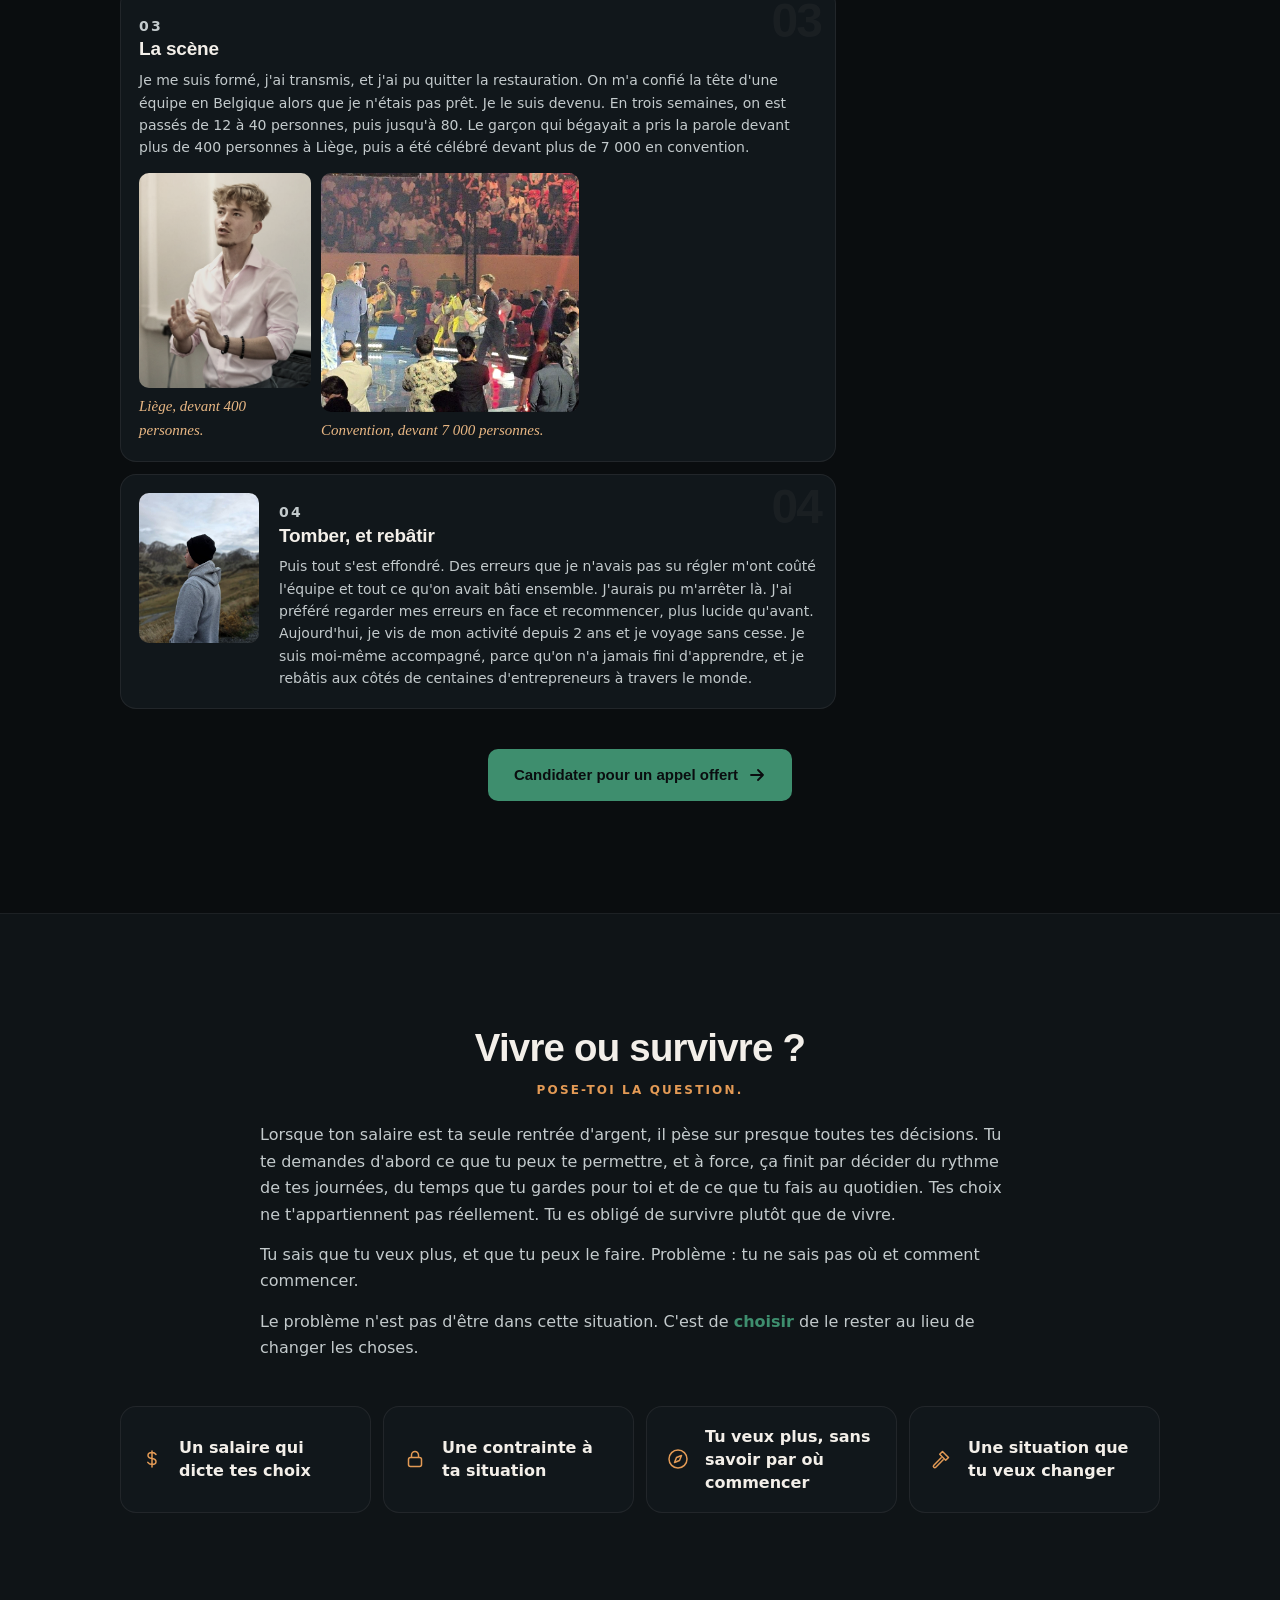
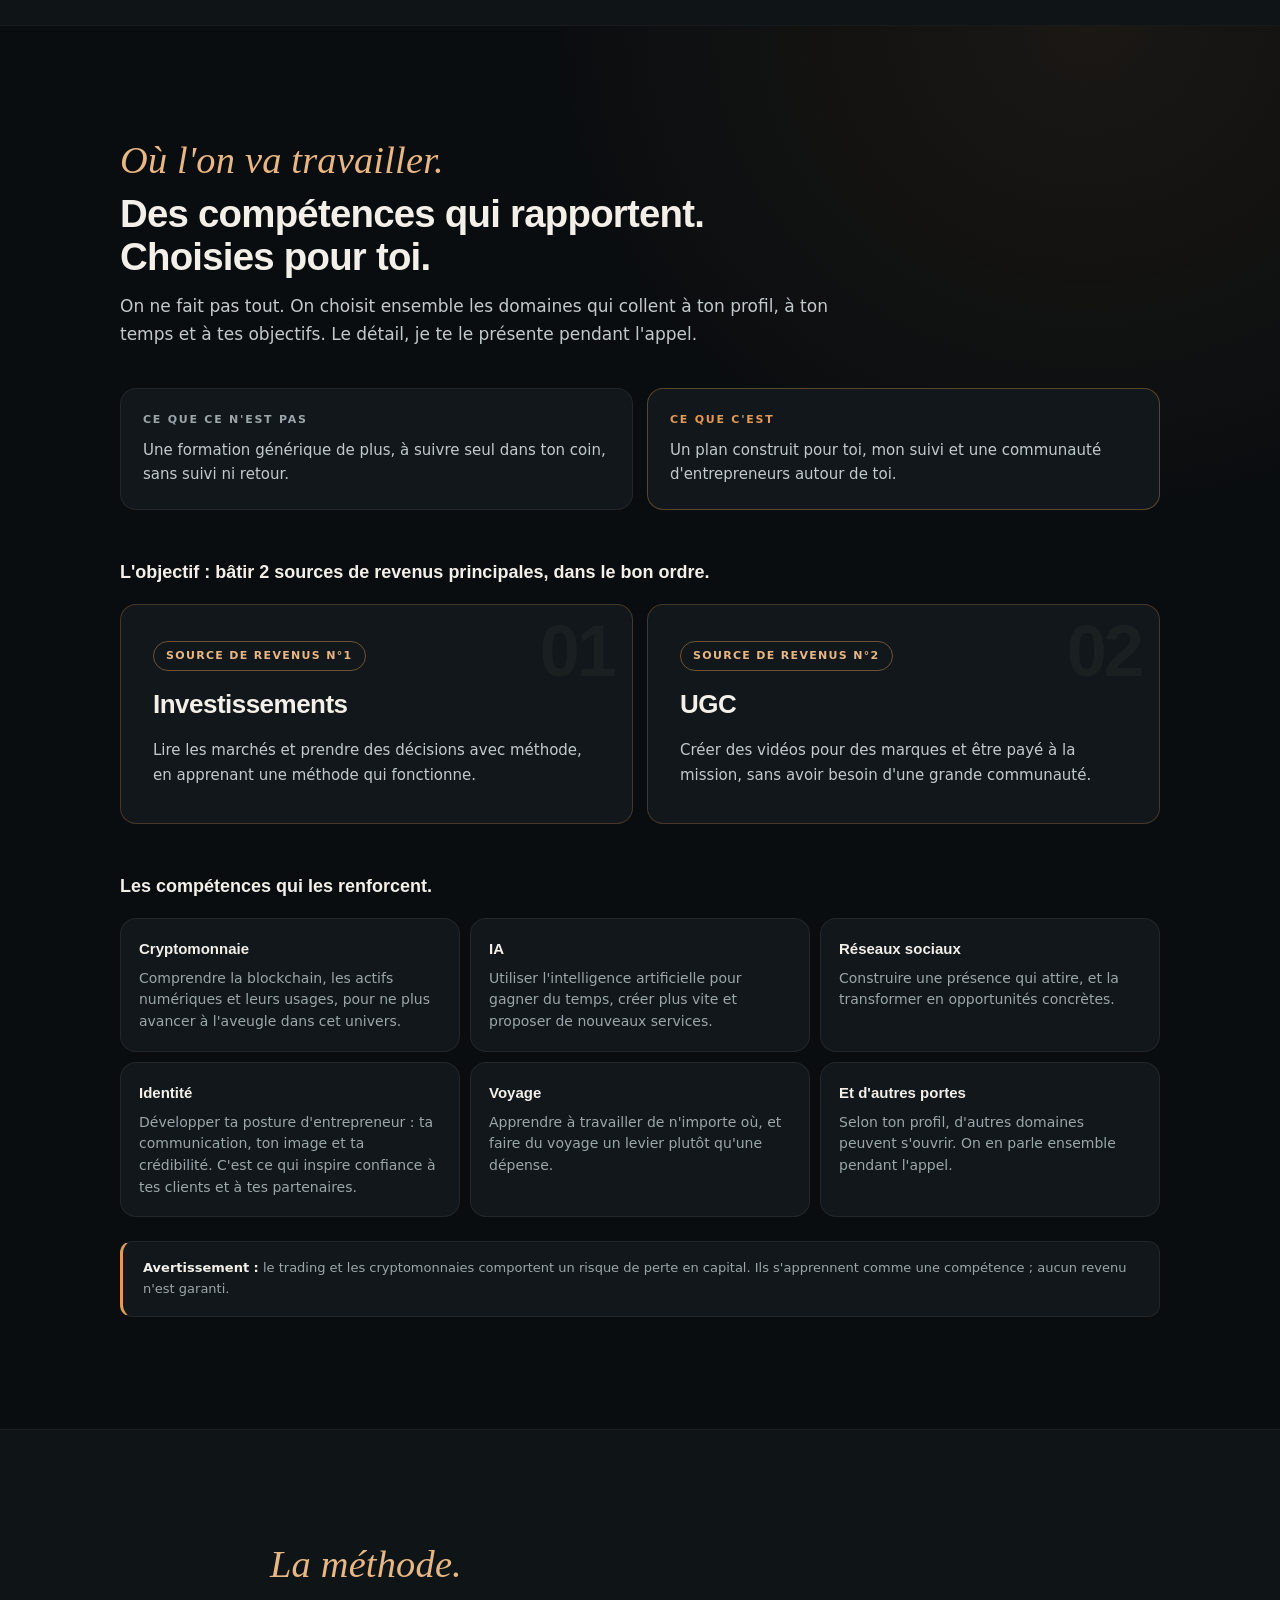
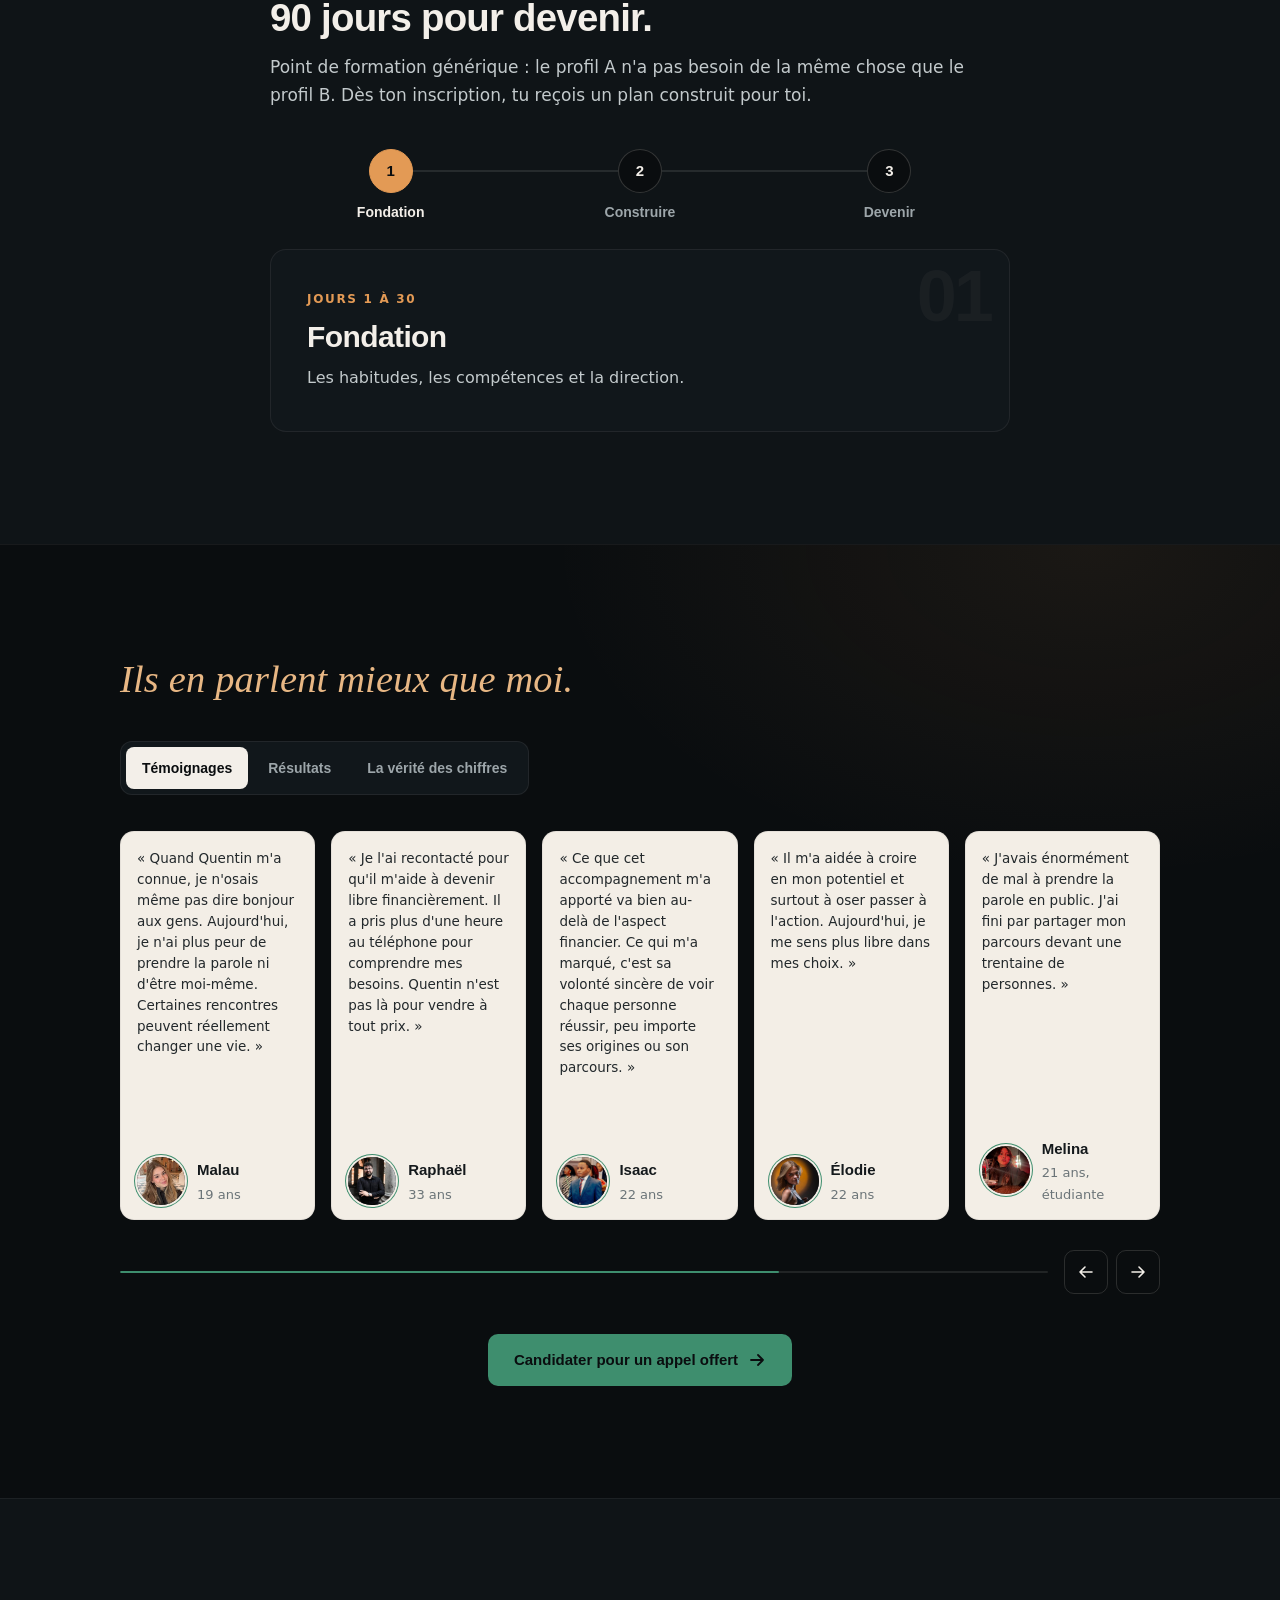
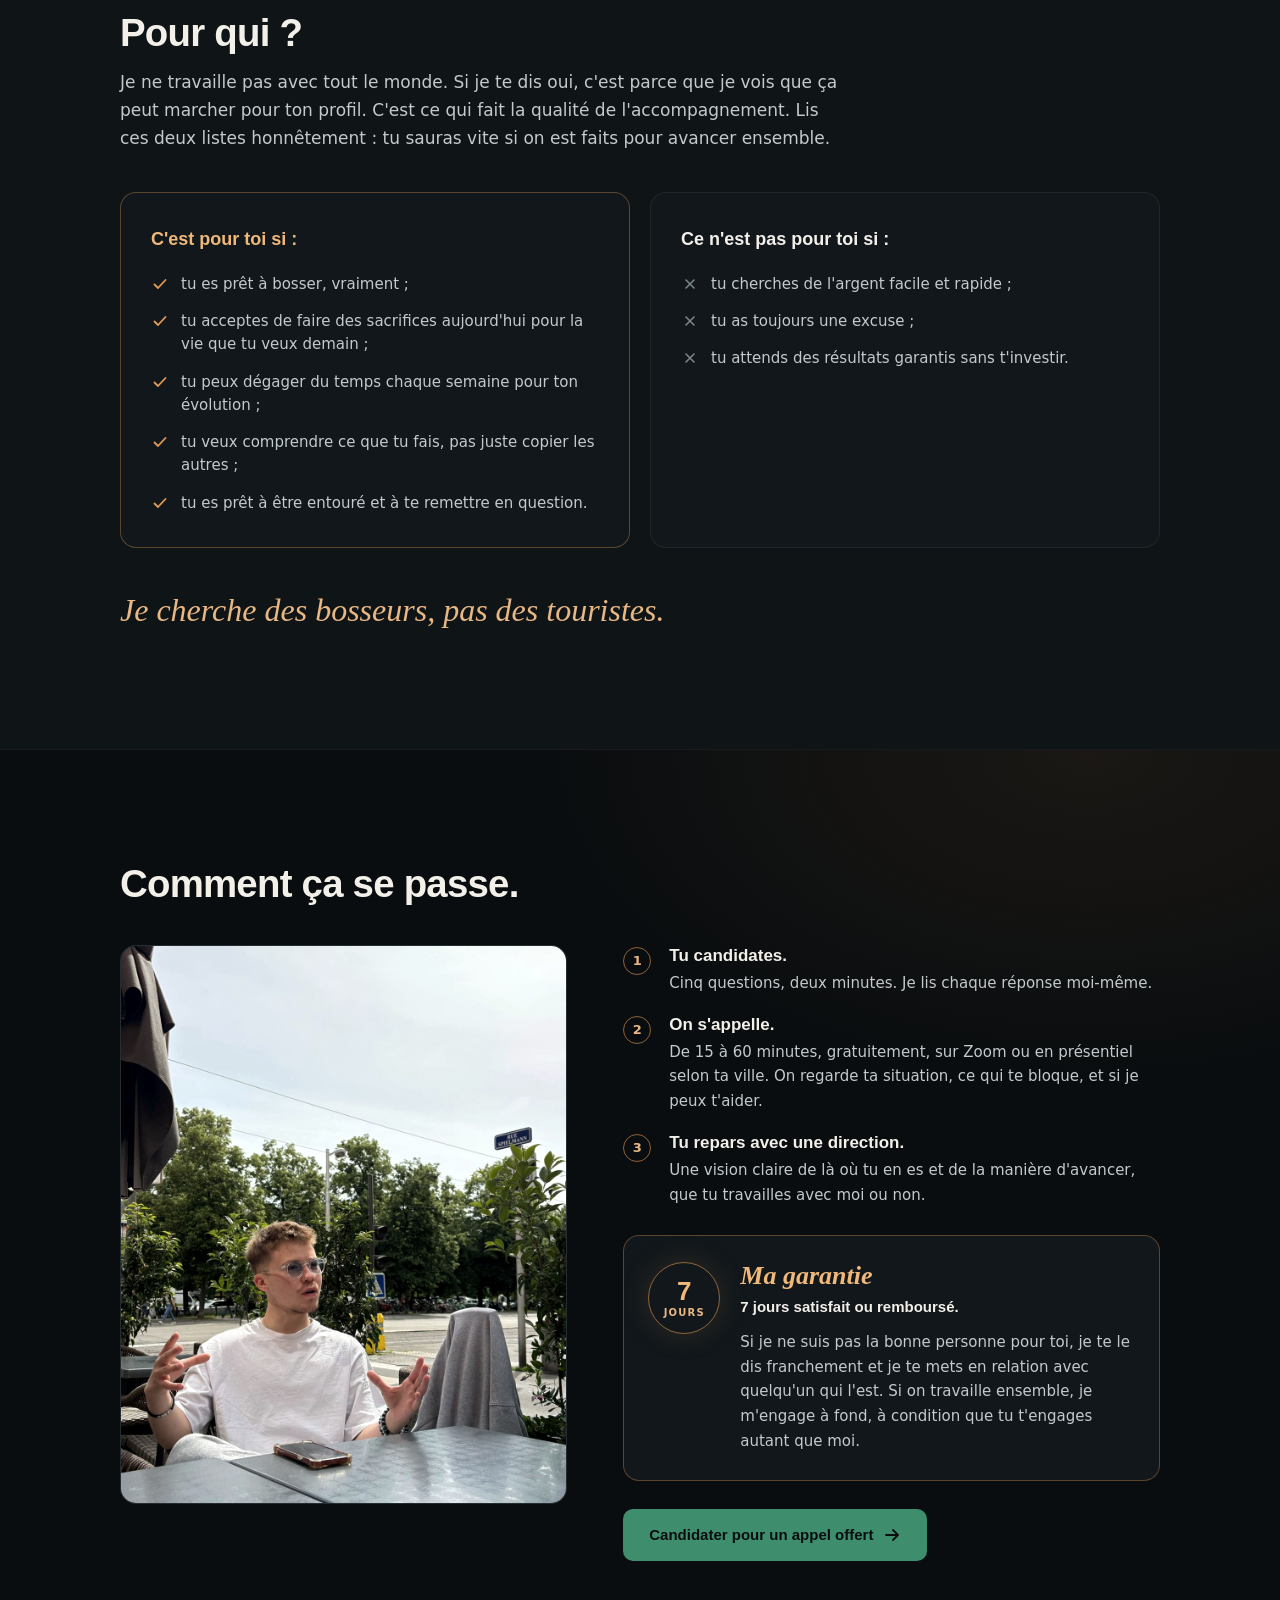
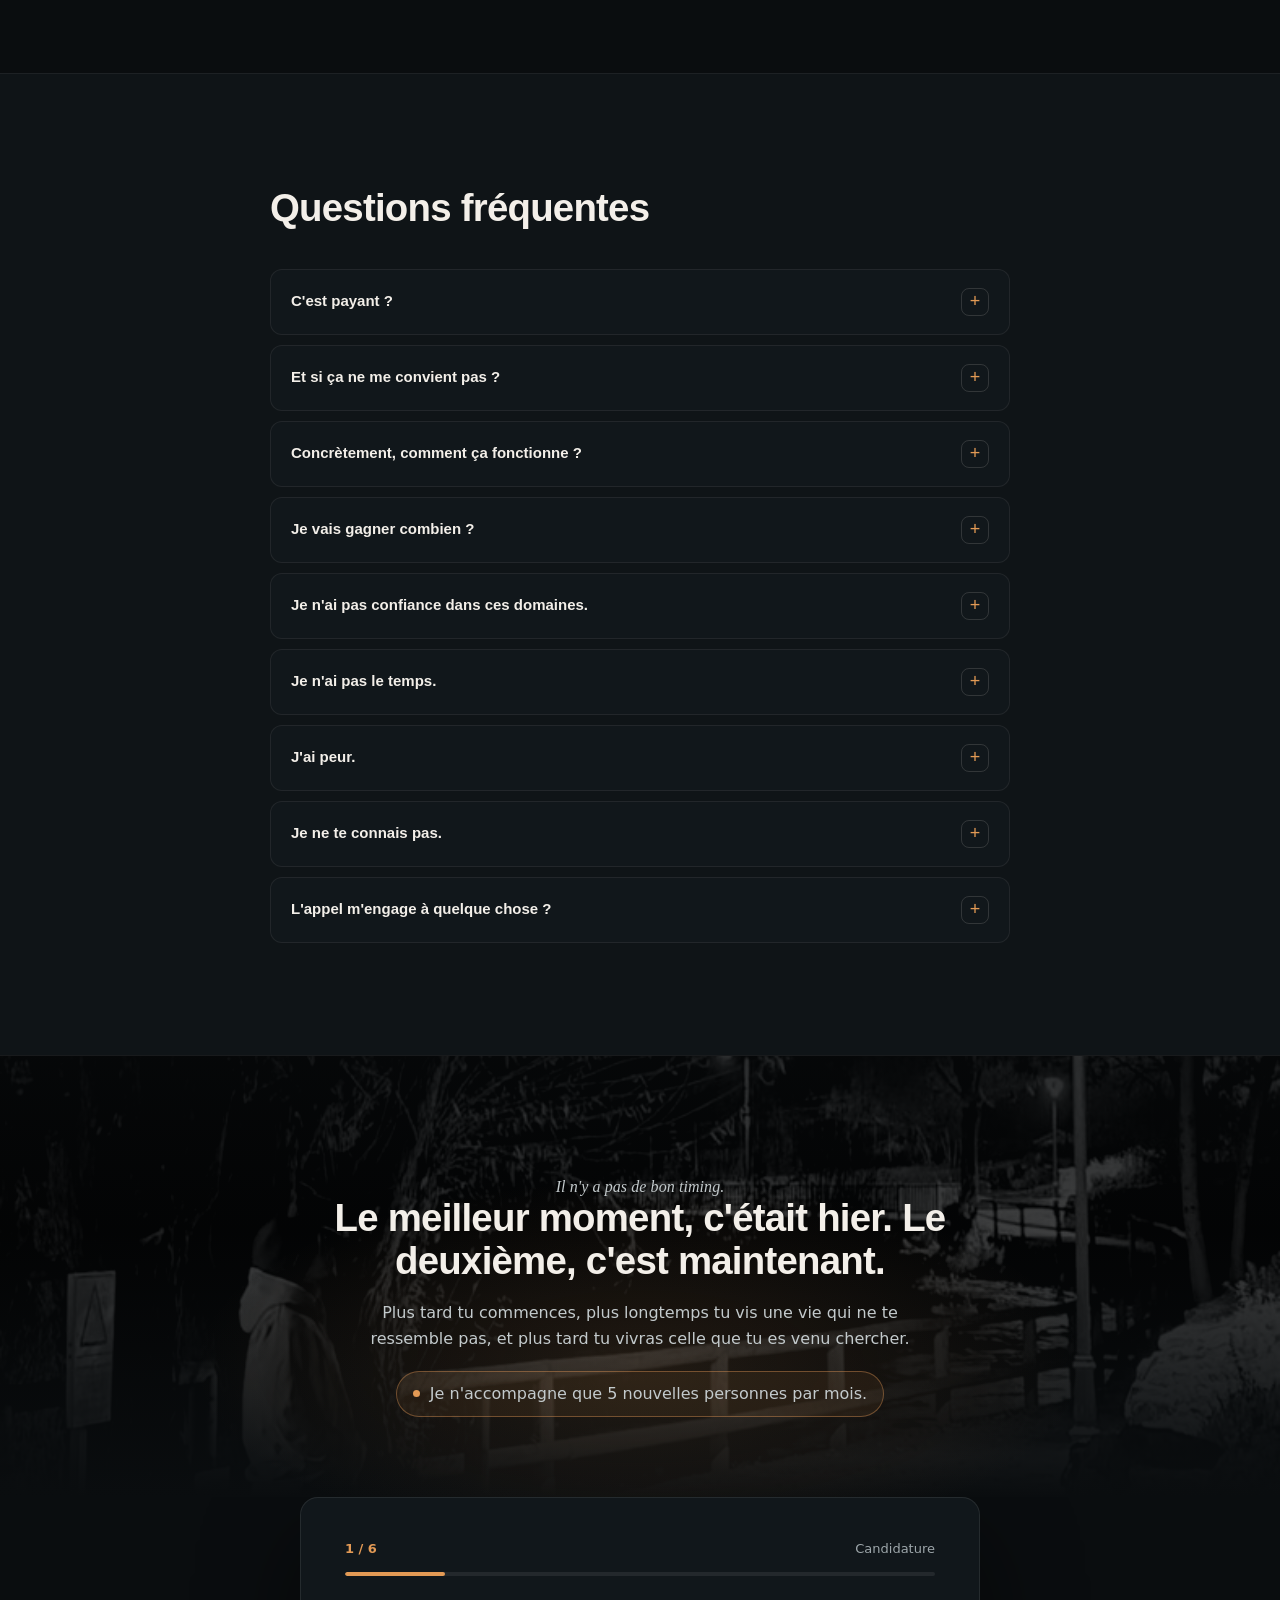
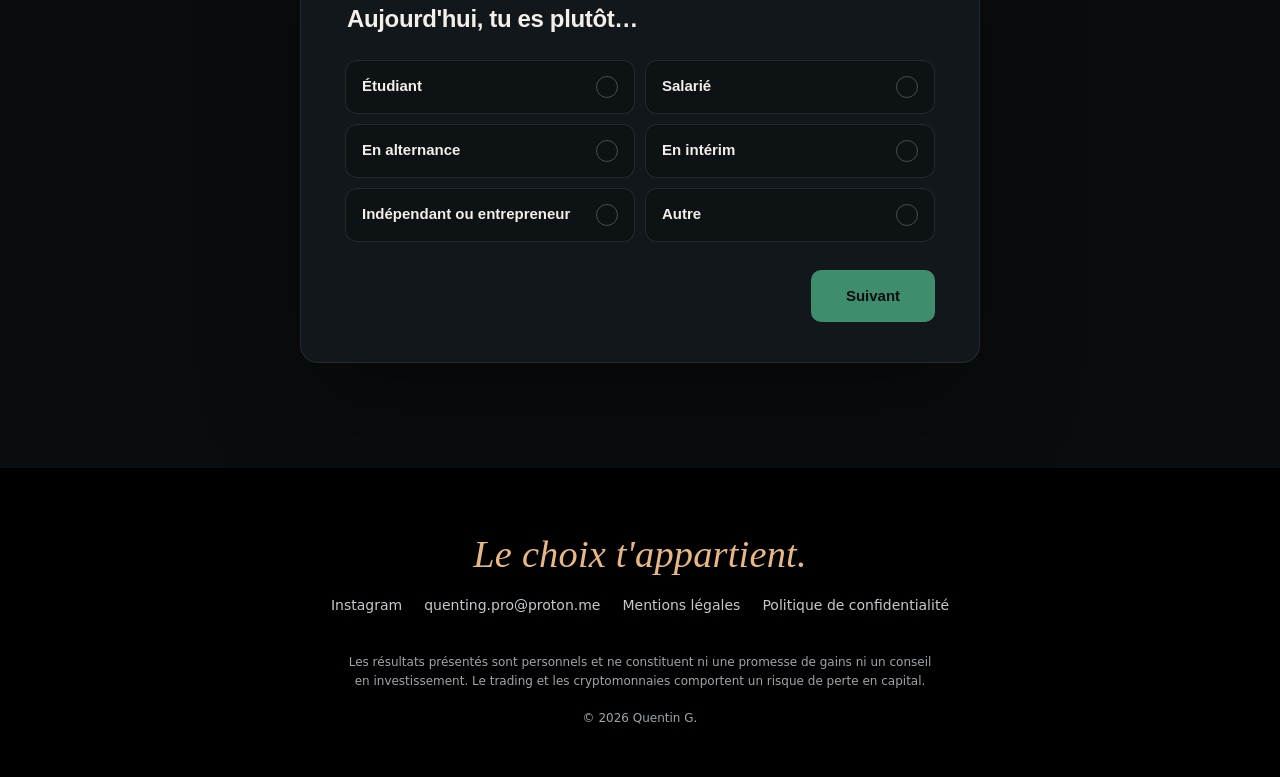
==== commit 76833921: "Add files via upload" ====
--- a/index.html
+++ b/index.html
@@ -12,7 +12,9 @@
 <meta property="og:url" content="https://gquentin.com/">
 <meta property="og:title" content="Quentin G. · 90 jours pour devenir">
 <meta property="og:description" content="Apprends à générer des revenus en ligne. Un plan de 90 jours construit pour toi. Appel offert, 5 places par mois.">
-<meta property="og:image" content="https://gquentin.com/assets/img/og-image.jpg">
+<meta property="og:image" content="https://gquentin.com/assets/img/og-image-v2.jpg">
+<meta property="og:image:width" content="1200">
+<meta property="og:image:height" content="630">
 <meta name="twitter:card" content="summary_large_image">
 <link rel="icon" href="favicon.svg" type="image/svg+xml">
 <link rel="preconnect" href="https://fonts.googleapis.com">
--- a/assets/css/style.css
+++ b/assets/css/style.css
@@ -0,0 +1,351 @@
+body{margin:0;background:#0A0D0F}
+html{scroll-behavior:smooth}
+@media (prefers-reduced-motion: reduce){html{scroll-behavior:auto}}
+.qg{font-family:'Manrope',system-ui,sans-serif;font-size:16px;line-height:1.65;color:#F3EFE9;background:#0A0D0F;-webkit-font-smoothing:antialiased;overflow-x:clip;position:relative}
+.qg *,.qg *::before,.qg *::after{box-sizing:border-box}
+.qg img{display:block;max-width:100%}
+.qg a{color:inherit}
+.qg a:hover{color:#F0B97A}
+.qg :focus-visible{outline:2px solid #F0B97A;outline-offset:3px}
+
+.wrap{width:100%;max-width:1120px;margin:0 auto;padding:0 20px}
+.narrow{max-width:820px}
+.sec{padding:80px 0;position:relative;border-top:1px solid rgba(243,239,233,.06)}
+.alt{background:#0F1417}
+.glow{background:radial-gradient(60% 50% at 85% 0%,rgba(227,154,85,.08),rgba(227,154,85,0) 70%),#0A0D0F}
+
+.head{max-width:720px;margin-bottom:40px}
+.cap{font-family:'Cormorant Garamond',Georgia,serif;font-style:italic;font-weight:500;font-size:clamp(28px,3vw,40px);line-height:1.15;color:#E8B784;margin:0 0 10px;letter-spacing:.005em}
+.eyebrow{font-size:12px;font-weight:700;letter-spacing:.18em;text-transform:uppercase;color:#E39A55;margin:12px 0 0}
+.h1{font-family:'Sora',sans-serif;font-weight:800;font-size:clamp(28px,3.4vw,46px);line-height:1.06;letter-spacing:-.025em;margin:0}
+.h2{font-family:'Sora',sans-serif;font-weight:700;font-size:clamp(28px,3vw,40px);line-height:1.12;letter-spacing:-.02em;margin:0}
+.h3{font-family:'Sora',sans-serif;font-weight:600;font-size:clamp(17px,1.5vw,19px);line-height:1.25;letter-spacing:-.01em;margin:0}
+.hl{color:#3E8E6E}
+.lead{font-size:17px;color:#C3CACC;margin:14px 0 0}
+.body p{color:#C3CACC;margin:0 0 14px}
+.body p:last-child{margin-bottom:0}
+.body em{font-style:normal;font-weight:700;color:#3E8E6E}
+.sub-title{font-family:'Sora',sans-serif;font-weight:600;font-size:18px;margin:48px 0 16px}
+
+.qg a.btn,.qg button.btn{display:inline-flex;align-items:center;justify-content:center;gap:10px;min-height:52px;padding:0 26px;border-radius:10px;background:#3E8E6E;color:#0A0D0F;font:700 15px/1.2 'Manrope',sans-serif;text-decoration:none;border:0;cursor:pointer;box-shadow:none;transition:transform .25s ease,background-color .25s ease}
+.qg a.btn:hover,.qg button.btn:hover{color:#0A0D0F;background:#4FA383;transform:translateY(-2px)}
+.qg a.btn svg{transition:transform .25s ease}
+.qg a.btn:hover svg{transform:translateX(3px)}
+.qg button.btn-ghost{background:transparent;color:#F3EFE9;border:1px solid rgba(243,239,233,.2);box-shadow:none}
+.qg button.btn-ghost:hover{background:rgba(243,239,233,.06);color:#F3EFE9;box-shadow:none}
+.cta{display:flex;flex-direction:column;align-items:flex-start;gap:12px;margin-top:40px}
+.cta.center{align-items:center;text-align:center}
+.pills{display:flex;flex-wrap:wrap;gap:8px;margin-top:18px}
+.pill{display:inline-flex;align-items:center;gap:8px;padding:7px 14px;border:1px solid rgba(243,239,233,.1);border-radius:999px;font-size:13px;color:#C3CACC;background:rgba(243,239,233,.02)}
+.pill i{width:6px;height:6px;border-radius:50%;background:#E39A55}
+
+.card{background:#11171B;border:1px solid rgba(243,239,233,.07);border-radius:16px;position:relative;overflow:hidden;transition:border-color .3s ease,transform .3s ease}
+.card:hover{border-color:rgba(227,154,85,.32)}
+.bignum{position:absolute;top:10px;right:18px;font-family:'Sora',sans-serif;font-weight:800;font-size:72px;line-height:1;color:rgba(243,239,233,.04);pointer-events:none;letter-spacing:-.04em}
+.tag{display:inline-flex;align-items:center;padding:5px 12px;border:1px solid rgba(227,154,85,.45);border-radius:999px;font-size:11px;font-weight:700;letter-spacing:.12em;text-transform:uppercase;color:#E8B784}
+.callout{border:1px solid rgba(243,239,233,.07);border-left:3px solid #E39A55;border-radius:12px;background:#11171B;padding:16px 20px;font-size:13px;line-height:1.6;color:#9DA6AA;margin:0}
+.callout b{color:#F3EFE9}
+
+.grade{position:relative;overflow:hidden}
+.grade img{filter:contrast(1.06) saturate(.86)}
+.grade::after{content:"";position:absolute;inset:0;pointer-events:none;background:linear-gradient(160deg,rgba(255,168,90,.24),rgba(18,58,72,.4));mix-blend-mode:soft-light}
+
+.grain{position:fixed;inset:0;width:100%;height:100%;pointer-events:none;z-index:90;mix-blend-mode:overlay}
+.js-rv .rv{opacity:0;transform:translateY(22px);transition:opacity .6s ease,transform .6s cubic-bezier(.2,.7,.2,1)}
+.js-rv .rv.in{opacity:1;transform:none}
+
+/* bar */
+.bar{position:sticky;top:0;z-index:60;background:rgba(10,13,15,.7);-webkit-backdrop-filter:blur(16px);backdrop-filter:blur(16px);border-bottom:1px solid rgba(243,239,233,.06)}
+.bar .wrap{display:flex;align-items:center;justify-content:space-between;height:64px}
+.logo{font-family:'Cormorant Garamond',Georgia,serif;font-weight:600;font-size:26px;text-decoration:none}
+.qg a.logo,.qg a.logo:hover{color:#3E8E6E}
+.qg .bar a.btn{min-height:42px;padding:0 18px;font-size:14px}
+
+/* hero */
+.hero{position:relative;padding:56px 0 72px;overflow:hidden;background:radial-gradient(50% 60% at 20% 30%,rgba(227,154,85,.12),rgba(227,154,85,0) 70%),radial-gradient(40% 50% at 100% 100%,rgba(44,82,96,.22),rgba(44,82,96,0) 70%),#0A0D0F}
+.hero-grid{display:grid;grid-template-columns:minmax(0,1fr);gap:40px;align-items:center}
+.hero p.sub{color:#C3CACC;font-size:17px;margin:22px 0 0;max-width:560px}
+.hero .cta{margin-top:32px}
+.hero-photo{border-radius:20px;border:1px solid rgba(243,239,233,.1);aspect-ratio:4/5;box-shadow:0 40px 100px rgba(0,0,0,.5);max-width:460px;width:100%;justify-self:center}
+.hero-photo img{width:100%;height:100%;object-fit:cover;object-position:50% 22%;animation:heroIn 1.4s cubic-bezier(.2,.7,.2,1) both}
+@keyframes heroIn{from{transform:scale(1.08);opacity:.3}to{transform:scale(1);opacity:1}}
+@media (prefers-reduced-motion: reduce){.hero-photo img{animation:none}}
+
+/* story */
+.story{display:grid;grid-template-columns:minmax(0,1fr);gap:16px;align-items:start}
+.chapters{display:flex;flex-direction:column;gap:12px}
+.ch{display:grid;grid-template-columns:88px minmax(0,1fr);gap:16px;padding:16px;align-items:start}
+.ch .bignum{font-size:48px;top:8px;right:14px}
+.ch-num{font-size:11px;font-weight:700;letter-spacing:.16em;color:#E39A55;margin:0 0 4px}
+.ch p{margin:8px 0 0;color:#C3CACC;font-size:14px;line-height:1.6}
+.ph{border-radius:10px;background:#151C21}
+.ph img{width:100%;height:100%;object-fit:cover;transition:transform .9s cubic-bezier(.2,.7,.2,1)}
+.ph:hover img{transform:scale(1.05)}
+.ch > .ph{aspect-ratio:4/5}
+.ch-scene{grid-template-columns:minmax(0,1fr)}
+.duo{display:grid;grid-template-columns:minmax(0,2fr) minmax(0,3fr);gap:10px;margin-top:14px;max-width:440px}
+.duo figure{margin:0}
+.duo .ph{aspect-ratio:4/5}
+.duo .ph-3b{aspect-ratio:auto;height:100%}
+.duo figure:last-child{display:flex;flex-direction:column}
+.duo figure:last-child .ph{flex:1 1 auto;min-height:0}
+.duo figcaption{font-family:'Cormorant Garamond',Georgia,serif;font-style:italic;font-size:15px;color:#E8B784;margin-top:6px}
+.ph-3a img{filter:sepia(.25) saturate(.55) contrast(1.04) brightness(.9)}
+.stats{display:grid;grid-template-columns:repeat(2,minmax(0,1fr));gap:10px}
+.stat{padding:18px 16px;display:flex;flex-direction:column;gap:6px}
+.stat b{font-family:'Sora',sans-serif;font-weight:700;font-size:28px;line-height:1;letter-spacing:-.03em;font-variant-numeric:tabular-nums}
+.stat span{font-size:13px;line-height:1.4;color:#9DA6AA}
+
+/* survive */
+.split{display:grid;grid-template-columns:minmax(0,1fr);gap:32px;align-items:start}
+.survive-head{max-width:760px;margin:0 auto 44px;text-align:center}
+.survive-head .body{text-align:left}
+.pains{display:grid;grid-template-columns:minmax(0,1fr);gap:12px}
+.pain{display:flex;align-items:center;gap:16px;padding:18px 20px;margin:0;font-size:16px;font-weight:600;line-height:1.45}
+.pain svg{flex:0 0 auto}
+
+/* domains */
+.isnt{display:grid;grid-template-columns:minmax(0,1fr);gap:14px}
+.isnt .card{padding:22px 22px}
+.isnt small{display:block;font-size:11px;font-weight:700;letter-spacing:.16em;text-transform:uppercase;margin-bottom:8px}
+.isnt p{margin:0;color:#C3CACC;font-size:15px}
+.isnt .no small{color:#9DA6AA}
+.isnt .yes{border-color:rgba(227,154,85,.35)}
+.isnt .yes small{color:#E39A55}
+.pillars{display:grid;grid-template-columns:minmax(0,1fr);gap:14px}
+.pillar{padding:28px 24px;display:flex;flex-direction:column;gap:12px;border-color:rgba(227,154,85,.25)}
+.pillar h3{font-family:'Sora',sans-serif;font-weight:700;font-size:26px;letter-spacing:-.02em;margin:0}
+.pillar p{margin:0;color:#C3CACC;font-size:15px}
+.pillar .tag{align-self:flex-start}
+.skills{display:grid;grid-template-columns:minmax(0,1fr);gap:10px}
+.skill{padding:18px 18px}
+.skill h4{font-family:'Sora',sans-serif;font-weight:600;font-size:15px;margin:0 0 6px}
+.skill p{margin:0;color:#9DA6AA;font-size:14px;line-height:1.55}
+.dom-foot{margin-top:24px}
+
+/* testimonials */
+.feat{display:grid;grid-template-columns:minmax(0,1fr);gap:22px;align-items:center;padding:28px 24px;border-color:rgba(227,154,85,.32)}
+.feat blockquote{margin:0;font-family:'Cormorant Garamond',Georgia,serif;font-style:italic;font-weight:500;font-size:clamp(20px,2.1vw,26px);line-height:1.3}
+.who{display:flex;align-items:center;gap:12px}
+.who b{font-weight:700;font-size:15px}
+.who span{display:block;font-size:13px;color:#9DA6AA}
+.av{width:48px;height:48px;border-radius:50%;object-fit:cover;object-position:50% 25%;flex:0 0 auto;background:#1c252b}
+.av-lg{width:96px;height:96px;border:2px solid rgba(227,154,85,.55)}
+.car-nav{display:flex;gap:8px;justify-content:flex-end;margin-top:28px}
+.icon-btn{width:44px;height:44px;border-radius:10px;display:inline-flex;align-items:center;justify-content:center;background:transparent;border:1px solid rgba(243,239,233,.14);color:#F3EFE9;cursor:pointer;transition:all .25s ease}
+.icon-btn:hover{border-color:#E39A55;color:#E39A55}
+.tcar{display:flex;gap:16px;overflow-x:auto;scroll-snap-type:x mandatory;margin:0 -20px;padding:10px 20px 18px;scrollbar-width:none;cursor:grab}
+.tcar.drag{cursor:grabbing;scroll-snap-type:none}
+.tcar.drag .tcard{pointer-events:none}
+.tcar::-webkit-scrollbar{display:none}
+.tcard{flex:0 0 68%;scroll-snap-align:start;padding:16px 16px 14px;background:#F3EEE6;border-radius:14px;border:1px solid rgba(10,13,15,.06);display:flex;flex-direction:column;justify-content:space-between;gap:16px;margin:0;user-select:none;transition:transform .35s cubic-bezier(.2,.7,.2,1),box-shadow .35s ease,background-color .35s ease}
+.tcard:hover{transform:translateY(-6px) rotate(-.6deg);box-shadow:0 18px 40px rgba(0,0,0,.35);background:#FBF8F3}
+.tcard:nth-child(even):hover{transform:translateY(-6px) rotate(.6deg)}
+.tcard .who span{color:#6B7478}
+.tcard .who b{color:#14191C}
+.tcard .av{width:48px;height:48px;box-shadow:0 0 0 2px #F3EEE6,0 0 0 3px #3E8E6E}
+.car-bar{display:flex;align-items:center;gap:16px;margin-top:22px}
+.car-prog{flex:1;height:2px;background:rgba(243,239,233,.1);border-radius:2px;overflow:hidden}
+.car-prog i{display:block;height:100%;background:#3E8E6E;border-radius:2px;transition:width .2s linear}
+.car-bar .car-nav{margin-top:0}
+.tcard blockquote{margin:0;font-family:'Manrope',system-ui,sans-serif;font-style:normal;font-weight:500;font-size:13.5px;line-height:1.55;color:#22282B}
+.tcard .who b{font-family:'Sora',sans-serif;font-weight:600}
+.tabs{display:flex;gap:4px;padding:5px;background:#11171B;border:1px solid rgba(243,239,233,.07);border-radius:12px;width:fit-content;max-width:100%;overflow-x:auto;margin-bottom:36px;scrollbar-width:none}
+.tab{min-height:42px;padding:0 16px;border-radius:8px;border:0;background:transparent;color:#9DA6AA;font:600 14px/1 'Manrope',sans-serif;cursor:pointer;white-space:nowrap;transition:background .25s ease,color .25s ease}
+.tab:hover{color:#F3EFE9}
+.tab.on{background:#F3EFE9;color:#0A0D0F}
+.tabpanel{animation:tabIn .45s cubic-bezier(.2,.7,.2,1) both}
+@keyframes tabIn{from{opacity:0;transform:translateY(10px)}to{opacity:1;transform:none}}
+@media (prefers-reduced-motion: reduce){.tabpanel{animation:none}}
+.tabpanel .h2{margin-bottom:0}
+.tabpanel .ugc{align-items:flex-start;margin-top:32px}
+.tabpanel .ugc-list{justify-items:start}
+.results{margin-top:64px}
+.flyers{display:grid;grid-template-columns:minmax(0,1fr);gap:14px}
+.flyer{aspect-ratio:4/5;border:1px dashed rgba(227,154,85,.4);border-radius:16px;background:repeating-linear-gradient(135deg,rgba(243,239,233,.02) 0 14px,rgba(243,239,233,0) 14px 28px),#11171B;display:flex;flex-direction:column;justify-content:space-between;padding:18px;margin:0}
+.flyer .tag{align-self:flex-start}
+.flyer figcaption{font-family:'Sora',sans-serif;font-weight:600;font-size:16px}
+.flyer figcaption span{display:block;font-family:'Manrope',sans-serif;font-weight:500;font-size:13px;color:#9DA6AA;margin-top:4px}
+.rgroup{margin-top:34px}
+.rg-title{font-family:'Sora',sans-serif;font-weight:600;font-size:17px;margin:0 0 14px;display:flex;align-items:baseline;gap:10px;flex-wrap:wrap}
+.rg-title span{font-family:'Manrope',sans-serif;font-weight:500;font-size:13px;color:#9DA6AA}
+.frow{display:flex;gap:14px;overflow-x:auto;scroll-snap-type:x mandatory;margin:0 -20px;padding:0 20px 6px;scrollbar-width:none}
+.frow::-webkit-scrollbar{display:none}
+.fshot{flex:0 0 44%;max-width:200px;scroll-snap-align:start;margin:0;border-radius:14px;overflow:hidden;border:1px solid rgba(243,239,233,.08);aspect-ratio:9/16;background:#11171B;transition:transform .35s ease,border-color .35s ease}
+.fshot img{width:100%;height:100%;object-fit:cover;display:block}
+.fshot:hover{transform:translateY(-4px);border-color:rgba(62,142,110,.65)}
+.net{display:grid;grid-template-columns:minmax(0,1fr);gap:14px}
+.net figure{margin:0;border-radius:14px;overflow:hidden;border:1px solid rgba(243,239,233,.08);transition:transform .35s ease,border-color .35s ease}
+.net figure:hover{transform:translateY(-4px);border-color:rgba(62,142,110,.65)}
+.net img{width:100%;height:100%;object-fit:cover;display:block}
+.past{font-family:'Cormorant Garamond',Georgia,serif;font-style:italic;font-size:19px;color:#E8B784;margin:14px 0 16px}
+
+/* for who */
+.fw{display:grid;grid-template-columns:minmax(0,1fr);gap:16px}
+.fw-col{padding:28px 24px}
+.fw-col.yes{border-color:rgba(227,154,85,.35)}
+.fw-col h3{font-family:'Sora',sans-serif;font-weight:600;font-size:18px;margin:0 0 18px}
+.fw-col.yes h3{color:#F0B97A}
+.fw-col ul{list-style:none;margin:0;padding:0;display:flex;flex-direction:column;gap:14px}
+.fw-col li{display:flex;gap:12px;align-items:flex-start;font-size:15px;line-height:1.55;color:#C3CACC}
+.fw-col li svg{flex:0 0 auto;margin-top:2px}
+.signoff{font-family:'Cormorant Garamond',Georgia,serif;font-style:italic;font-weight:500;font-size:clamp(24px,2.6vw,32px);color:#E8B784;margin:36px 0 0}
+
+/* method */
+.track{position:relative;display:grid;grid-template-columns:repeat(3,minmax(0,1fr));gap:8px}
+.track-line{position:absolute;left:16.6%;right:16.6%;top:21px;height:2px;background:rgba(243,239,233,.1);border-radius:2px}
+.track-fill{position:absolute;left:0;top:0;height:100%;background:#E39A55;border-radius:2px;transition:width .5s cubic-bezier(.2,.7,.2,1)}
+.node{position:relative;z-index:1;display:flex;flex-direction:column;align-items:center;gap:10px;background:transparent;border:0;color:#9DA6AA;font:600 14px/1.3 'Manrope',sans-serif;cursor:pointer;padding:0;min-height:44px}
+.node-dot{width:44px;height:44px;border-radius:50%;display:flex;align-items:center;justify-content:center;background:#0A0D0F;border:1px solid rgba(243,239,233,.18);font-family:'Sora',sans-serif;font-weight:700;font-size:15px;color:#F3EFE9;transition:all .3s ease}
+.node.on{color:#F3EFE9}
+.node.on .node-dot,.node.past .node-dot{background:#E39A55;border-color:#E39A55;color:#0A0D0F}
+.phase{margin-top:28px;padding:32px 26px}
+.phase small{display:block;font-size:12px;font-weight:700;letter-spacing:.14em;text-transform:uppercase;color:#E39A55}
+.phase h3{font-family:'Sora',sans-serif;font-weight:700;font-size:clamp(22px,2.4vw,30px);letter-spacing:-.02em;line-height:1.15;margin:10px 0}
+.phase p{margin:0;color:#C3CACC;font-size:16px;max-width:520px}
+
+/* truth */
+.truth{display:grid;grid-template-columns:minmax(0,1fr);gap:16px}
+.tb{display:flex;flex-direction:column;align-items:center;text-align:center;padding:22px 18px}
+.tb .h3{margin-bottom:20px;font-size:20px}
+.phone{width:100%;max-width:180px;aspect-ratio:3/5;background:#000;border:1px solid rgba(243,239,233,.12);border-radius:20px;padding:6px;box-shadow:0 24px 60px rgba(0,0,0,.5)}
+.phone img{width:100%;height:100%;object-fit:contain;border-radius:14px}
+.tb p{margin:16px 0 0;max-width:260px;color:#C3CACC;font-size:14px}
+.ugc{margin-top:40px;display:flex;flex-direction:column;align-items:center}
+.ugc-list{display:grid;grid-template-columns:minmax(0,1fr);gap:14px;width:100%;max-width:980px;justify-items:center}
+.notif{width:100%;max-width:300px;box-shadow:0 20px 50px rgba(0,0,0,.45);transition:transform .35s ease}
+.notif:hover{transform:translateY(-3px)}
+.notif-1{border-radius:22px;overflow:hidden}
+.notif-2{border-radius:999px;overflow:hidden}
+.truth-foot{margin-top:40px}
+
+/* call */
+.call{display:grid;grid-template-columns:minmax(0,1fr);gap:32px;align-items:start}
+.call .ph{aspect-ratio:4/5;border-radius:16px;border:1px solid rgba(243,239,233,.08)}
+.call .ph img{object-position:45% 60%}
+.csteps{list-style:none;margin:0;padding:0;display:flex;flex-direction:column;gap:18px}
+.csteps li{display:grid;grid-template-columns:32px minmax(0,1fr);gap:14px}
+.num{width:28px;height:28px;border-radius:50%;border:1px solid rgba(227,154,85,.6);color:#E8B784;display:flex;align-items:center;justify-content:center;font-weight:700;font-size:13px;margin-top:2px}
+.csteps h3{font-family:'Sora',sans-serif;font-weight:600;font-size:17px;line-height:1.3;margin:0 0 4px}
+.csteps p{margin:0;color:#C3CACC;font-size:15px}
+.guar{margin-top:28px;padding:26px 24px;border-color:rgba(227,154,85,.35);display:grid;grid-template-columns:auto minmax(0,1fr);gap:20px;align-items:start}
+.ring{width:72px;height:72px;border-radius:50%;border:1px solid rgba(227,154,85,.6);display:flex;flex-direction:column;align-items:center;justify-content:center;box-shadow:0 0 30px rgba(227,154,85,.15);line-height:1}
+.ring b{font-family:'Sora',sans-serif;font-weight:800;font-size:26px;color:#F0B97A}
+.ring span{font-size:10px;font-weight:700;letter-spacing:.12em;text-transform:uppercase;color:#E8B784;margin-top:4px}
+.guar h3{font-family:'Cormorant Garamond',Georgia,serif;font-style:italic;font-weight:600;font-size:26px;line-height:1.1;margin:0 0 4px;color:#F0B97A}
+.guar .guar-sub{font-family:'Sora',sans-serif;font-weight:600;font-size:15px;color:#F3EFE9;margin:0 0 10px}
+.guar p{margin:0;color:#C3CACC;font-size:15px}
+
+/* faq */
+.faq{display:flex;flex-direction:column;gap:10px}
+.faq details{background:#11171B;border:1px solid rgba(243,239,233,.07);border-radius:12px;padding:0 20px;transition:border-color .3s ease}
+.faq details[open]{border-color:rgba(227,154,85,.35)}
+.faq summary{list-style:none;cursor:pointer;display:flex;justify-content:space-between;align-items:center;gap:20px;padding:18px 0;font-family:'Sora',sans-serif;font-weight:600;font-size:15px;line-height:1.35;min-height:44px}
+.faq summary::-webkit-details-marker{display:none}
+.faq summary::after{content:"+";flex:0 0 auto;width:28px;height:28px;border-radius:8px;border:1px solid rgba(243,239,233,.14);display:flex;align-items:center;justify-content:center;font-weight:400;font-size:18px;color:#E39A55;transition:transform .3s ease}
+.faq details[open] summary::after{transform:rotate(45deg)}
+.faq details p{margin:0 0 20px;color:#C3CACC;font-size:15px}
+
+/* apply */
+.apply-head{position:relative;overflow:hidden;padding:104px 0 80px;text-align:center;border-top:1px solid rgba(243,239,233,.06)}
+.apply-head > img{position:absolute;inset:0;width:100%;height:100%;object-fit:cover;object-position:30% 70%;filter:grayscale(1) brightness(.34) contrast(1.05)}
+.apply-head::after{content:"";position:absolute;inset:0;background:radial-gradient(50% 60% at 50% 70%,rgba(227,154,85,.12),rgba(227,154,85,0) 70%),linear-gradient(to bottom,rgba(10,13,15,.55),rgba(10,13,15,.3) 40%,#0A0D0F 100%)}
+.apply-head .wrap{position:relative;z-index:2}
+.apply-head p{color:#C3CACC;font-size:16px;max-width:580px;margin:18px auto 0}
+.scarce{display:inline-flex;align-items:center;gap:10px;margin-top:24px;padding:9px 16px;border:1px solid rgba(227,154,85,.4);border-radius:999px;font-size:14px;color:#F3EFE9;background:rgba(227,154,85,.08)}
+.scarce i{width:7px;height:7px;border-radius:50%;background:#E39A55;animation:pulse 2s infinite}
+@keyframes pulse{0%{box-shadow:0 0 0 0 rgba(227,154,85,.55)}70%{box-shadow:0 0 0 10px rgba(227,154,85,0)}100%{box-shadow:0 0 0 0 rgba(227,154,85,0)}}
+@media (prefers-reduced-motion: reduce){.scarce i{animation:none}}
+.qz{max-width:680px;margin:0 auto;background:#11171B;border:1px solid rgba(243,239,233,.09);border-radius:18px;padding:26px 20px;box-shadow:0 40px 100px rgba(0,0,0,.45)}
+.qz-top{display:flex;justify-content:space-between;align-items:center;font-size:13px;color:#9DA6AA;margin-bottom:12px}
+.qz-top b{color:#E39A55;font-weight:700}
+.qz-track{height:4px;background:rgba(243,239,233,.08);border-radius:4px;overflow:hidden;margin-bottom:28px}
+.qz-fill{height:100%;background:#E39A55;border-radius:4px;transition:width .45s ease}
+.qz-q{font-family:'Sora',sans-serif;font-weight:700;font-size:clamp(20px,2.1vw,24px);letter-spacing:-.015em;line-height:1.25;margin:0 0 8px}
+.qz-hint{font-family:'Cormorant Garamond',Georgia,serif;font-style:italic;font-size:19px;color:#E8B784;margin:0 0 10px}
+.qz-opts{display:grid;grid-template-columns:minmax(0,1fr);gap:10px;margin-top:18px}
+.qz-choice{display:flex;align-items:center;justify-content:space-between;gap:12px;width:100%;min-height:54px;padding:14px 16px;text-align:left;font:600 15px/1.35 'Manrope',sans-serif;color:#F3EFE9;background:#0D1215;border:1px solid rgba(243,239,233,.1);border-radius:12px;cursor:pointer;transition:border-color .2s ease,background .2s ease}
+.qz-choice:hover{border-color:rgba(227,154,85,.5)}
+.qz-choice.on{border-color:#E39A55;box-shadow:inset 0 0 0 1px #E39A55;background:rgba(227,154,85,.08)}
+.tick{width:22px;height:22px;border-radius:50%;border:1px solid rgba(243,239,233,.26);flex:0 0 auto;display:flex;align-items:center;justify-content:center}
+.sq{border-radius:6px}
+.on .tick{background:#E39A55;border-color:#E39A55}
+.qz textarea,.qz input[type=text],.qz input[type=email],.qz input[type=tel]{width:100%;font:500 16px/1.5 'Manrope',sans-serif;color:#F3EFE9;background:#0A0D0F;border:1px solid rgba(243,239,233,.14);border-radius:10px;padding:13px 15px;min-height:50px}
+.qz textarea{min-height:140px;resize:vertical;margin-top:18px}
+.qz textarea::placeholder,.qz input::placeholder{color:#7C868A}
+.qz textarea:focus,.qz input:focus{border-color:#E39A55;outline:none;box-shadow:0 0 0 3px rgba(227,154,85,.18)}
+.count{font-size:12px;color:#9DA6AA;margin-top:8px;text-align:right}
+.fields{display:grid;grid-template-columns:minmax(0,1fr);gap:16px;margin-top:18px}
+.field label{display:block;font-size:13px;font-weight:600;margin-bottom:7px;color:#F3EFE9}
+.field label span{color:#9DA6AA;font-weight:500}
+.consent{display:flex;gap:12px;align-items:flex-start;font-size:14px;line-height:1.5;color:#C3CACC;margin-top:4px;cursor:pointer}
+.consent input{width:22px;height:22px;margin:0;accent-color:#E39A55;flex:0 0 auto}
+.err{margin:16px 0 0;font-size:14px;color:#F3EFE9;padding:10px 14px;background:rgba(227,154,85,.1);border:1px solid rgba(227,154,85,.35);border-radius:10px}
+.qz-nav{display:flex;justify-content:space-between;align-items:center;gap:12px;margin-top:28px}
+.qz-nav .btn{min-width:124px}
+.end{text-align:center;padding:10px 0}
+.end p{color:#C3CACC;max-width:520px;margin:14px auto 0}
+.cal{margin-top:26px;border:1px dashed rgba(243,239,233,.2);border-radius:14px;min-height:400px;display:flex;flex-direction:column;align-items:center;justify-content:center;gap:14px;padding:28px 20px;background:#0A0D0F}
+.cal small{font-size:13px;color:#9DA6AA}
+
+/* footer */
+.foot{padding:64px 0 36px;text-align:center;border-top:1px solid rgba(243,239,233,.06);background:#000}
+.foot nav{display:flex;flex-wrap:wrap;justify-content:center;gap:8px 22px;font-size:14px;margin-top:6px}
+.foot nav a{text-decoration:none;color:#C3CACC;padding:8px 0}
+.foot nav a:hover{color:#F0B97A;text-decoration:underline}
+.foot .legal{font-size:12px;color:#9DA6AA;max-width:600px;margin:28px auto 0;line-height:1.6}
+.foot .copy{font-size:12px;color:#9DA6AA;margin-top:18px}
+
+@media (min-width:600px){
+  .tcard{flex-basis:36%}
+  .pains{grid-template-columns:repeat(2,minmax(0,1fr))}
+  .skills{grid-template-columns:repeat(2,minmax(0,1fr))}
+  .flyers{grid-template-columns:repeat(3,minmax(0,1fr))}
+  .fshot{flex-basis:30%}
+}
+@media (min-width:900px){
+  .wrap{padding:0 40px}
+  .sec{padding:112px 0}
+  .bar .wrap{height:72px}
+  .hero{padding:88px 0 112px}
+  .hero-grid{grid-template-columns:minmax(0,.85fr) minmax(0,1.15fr);gap:64px}
+  .hero-photo{justify-self:start;order:-1}
+  .story{grid-template-columns:minmax(0,1fr) 300px;gap:24px}
+  .stats{grid-template-columns:minmax(0,1fr);position:sticky;top:96px}
+  .ch{grid-template-columns:120px minmax(0,1fr);gap:20px;padding:18px}
+  .ch-scene{grid-template-columns:minmax(0,1fr)}
+  .split{grid-template-columns:minmax(0,1.1fr) minmax(0,.9fr);gap:56px}
+  .pains{grid-template-columns:repeat(4,minmax(0,1fr))}
+  .isnt{grid-template-columns:repeat(2,minmax(0,1fr))}
+  .pillars{grid-template-columns:repeat(2,minmax(0,1fr))}
+  .pillar{padding:36px 32px}
+  .skills{grid-template-columns:repeat(3,minmax(0,1fr))}
+  .fw{grid-template-columns:repeat(2,minmax(0,1fr));gap:20px}
+  .fw-col{padding:32px 30px}
+  .phase{padding:40px 36px}
+  .truth{grid-template-columns:repeat(2,minmax(0,300px))}
+  .ugc-list{grid-template-columns:repeat(2,minmax(0,1fr));align-items:center}
+  .feat{grid-template-columns:auto minmax(0,1fr);gap:36px;padding:36px 40px}
+  .tcar{margin:0;padding:0 0 8px}
+  .frow{margin:0;padding:0 0 6px}
+  .fshot{flex-basis:180px}
+  .net{grid-template-columns:minmax(0,9fr) minmax(0,16fr)}
+  .tcard{flex-basis:calc((100% - 64px)/5)}
+  .call{grid-template-columns:minmax(0,5fr) minmax(0,6fr);gap:56px}
+  .qz{padding:40px 44px}
+  .qz-opts.two{grid-template-columns:repeat(2,minmax(0,1fr))}
+  .fields{grid-template-columns:repeat(2,minmax(0,1fr))}
+  .fields .full{grid-column:span 2}
+}
+
+/* ajouts pour la version publiée */
+[hidden]{display:none !important}
+.logo{white-space:nowrap}
+.h1-note{font-family:'Cormorant Garamond',Georgia,serif;font-style:italic;font-weight:500;font-size:15px;line-height:1.3;color:#9DA6AA;margin:10px 0 0}
+.tick svg{display:none}
+.on .tick svg{display:block}
+.qz fieldset{border:0;margin:0;padding:0;min-width:0}
+.cal.cal-live{border:0;padding:0;background:transparent;min-height:0;display:block}
+.cal-embed{min-width:280px;height:720px;border-radius:14px;overflow:hidden;background:#F3EFE9}
+.cal-alt{margin-top:14px;font-size:13px;color:#9DA6AA}
+.cal-alt a{color:#F0B97A}
